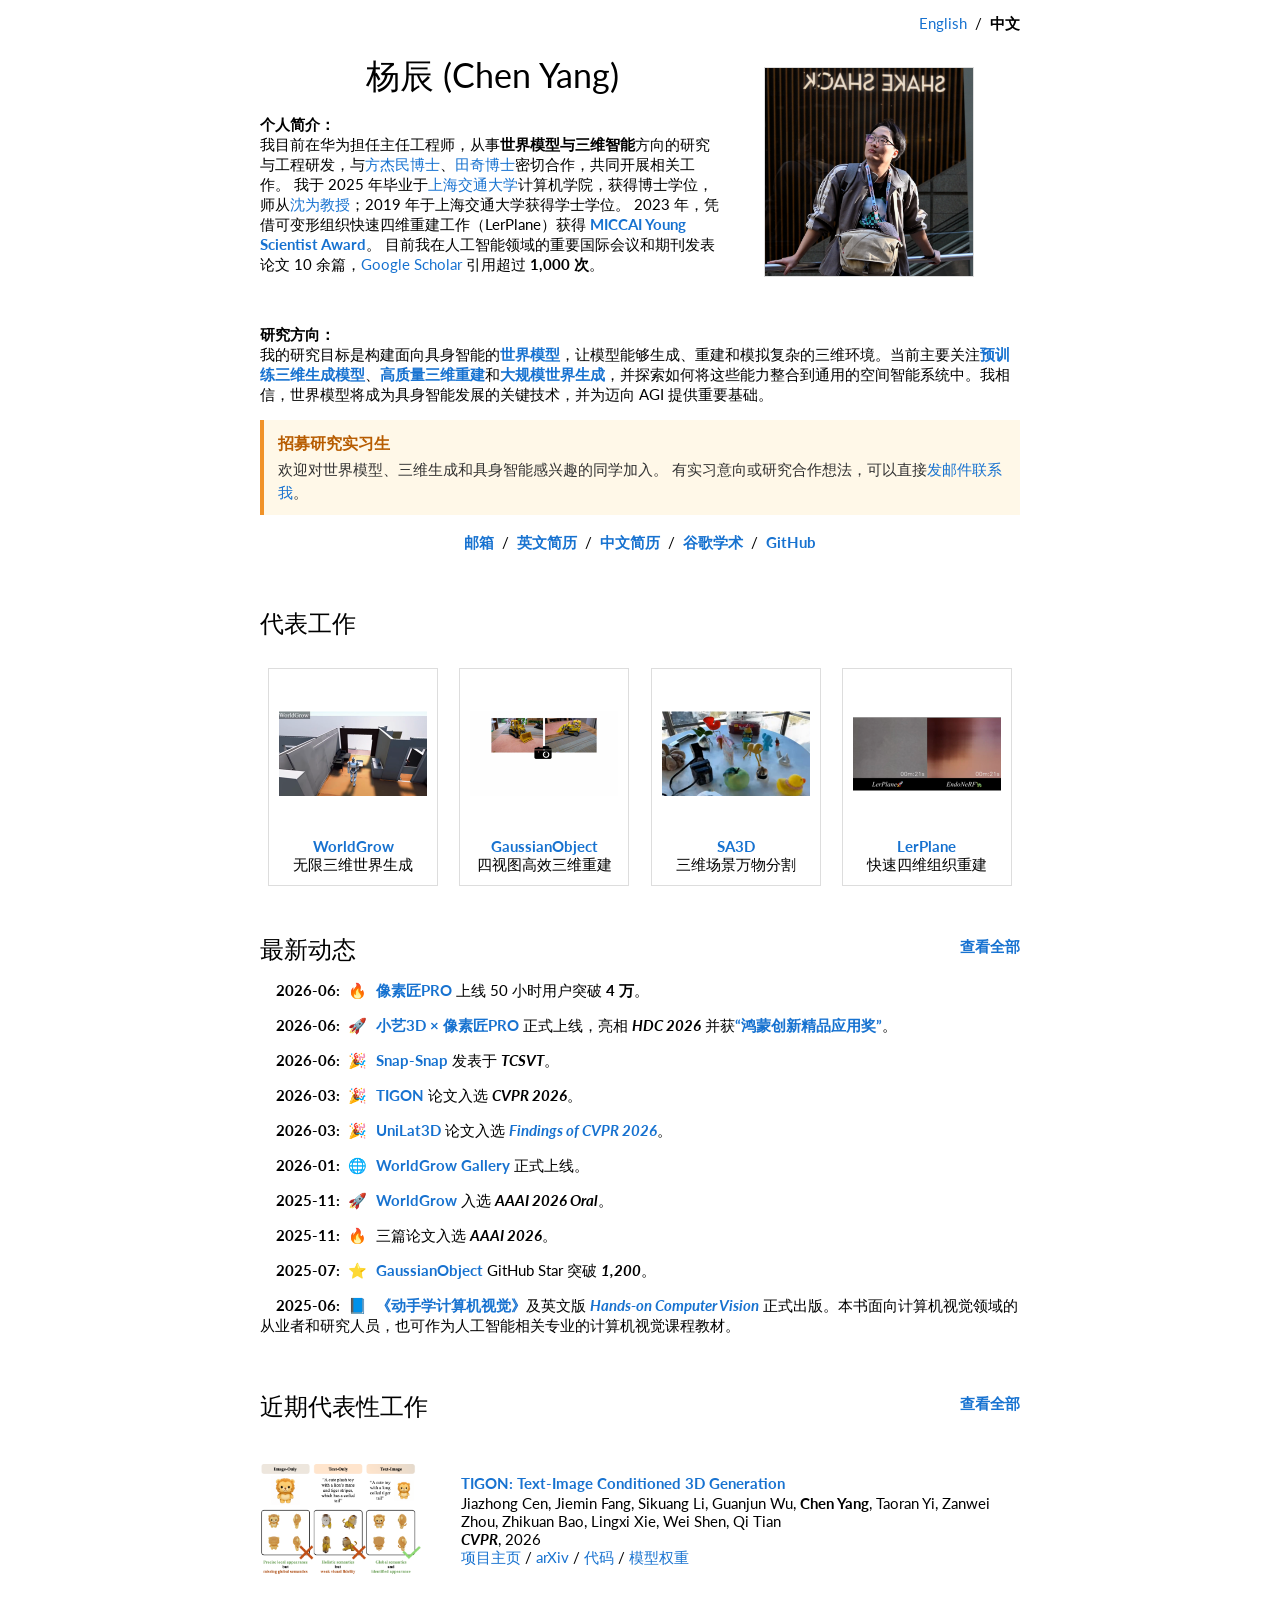
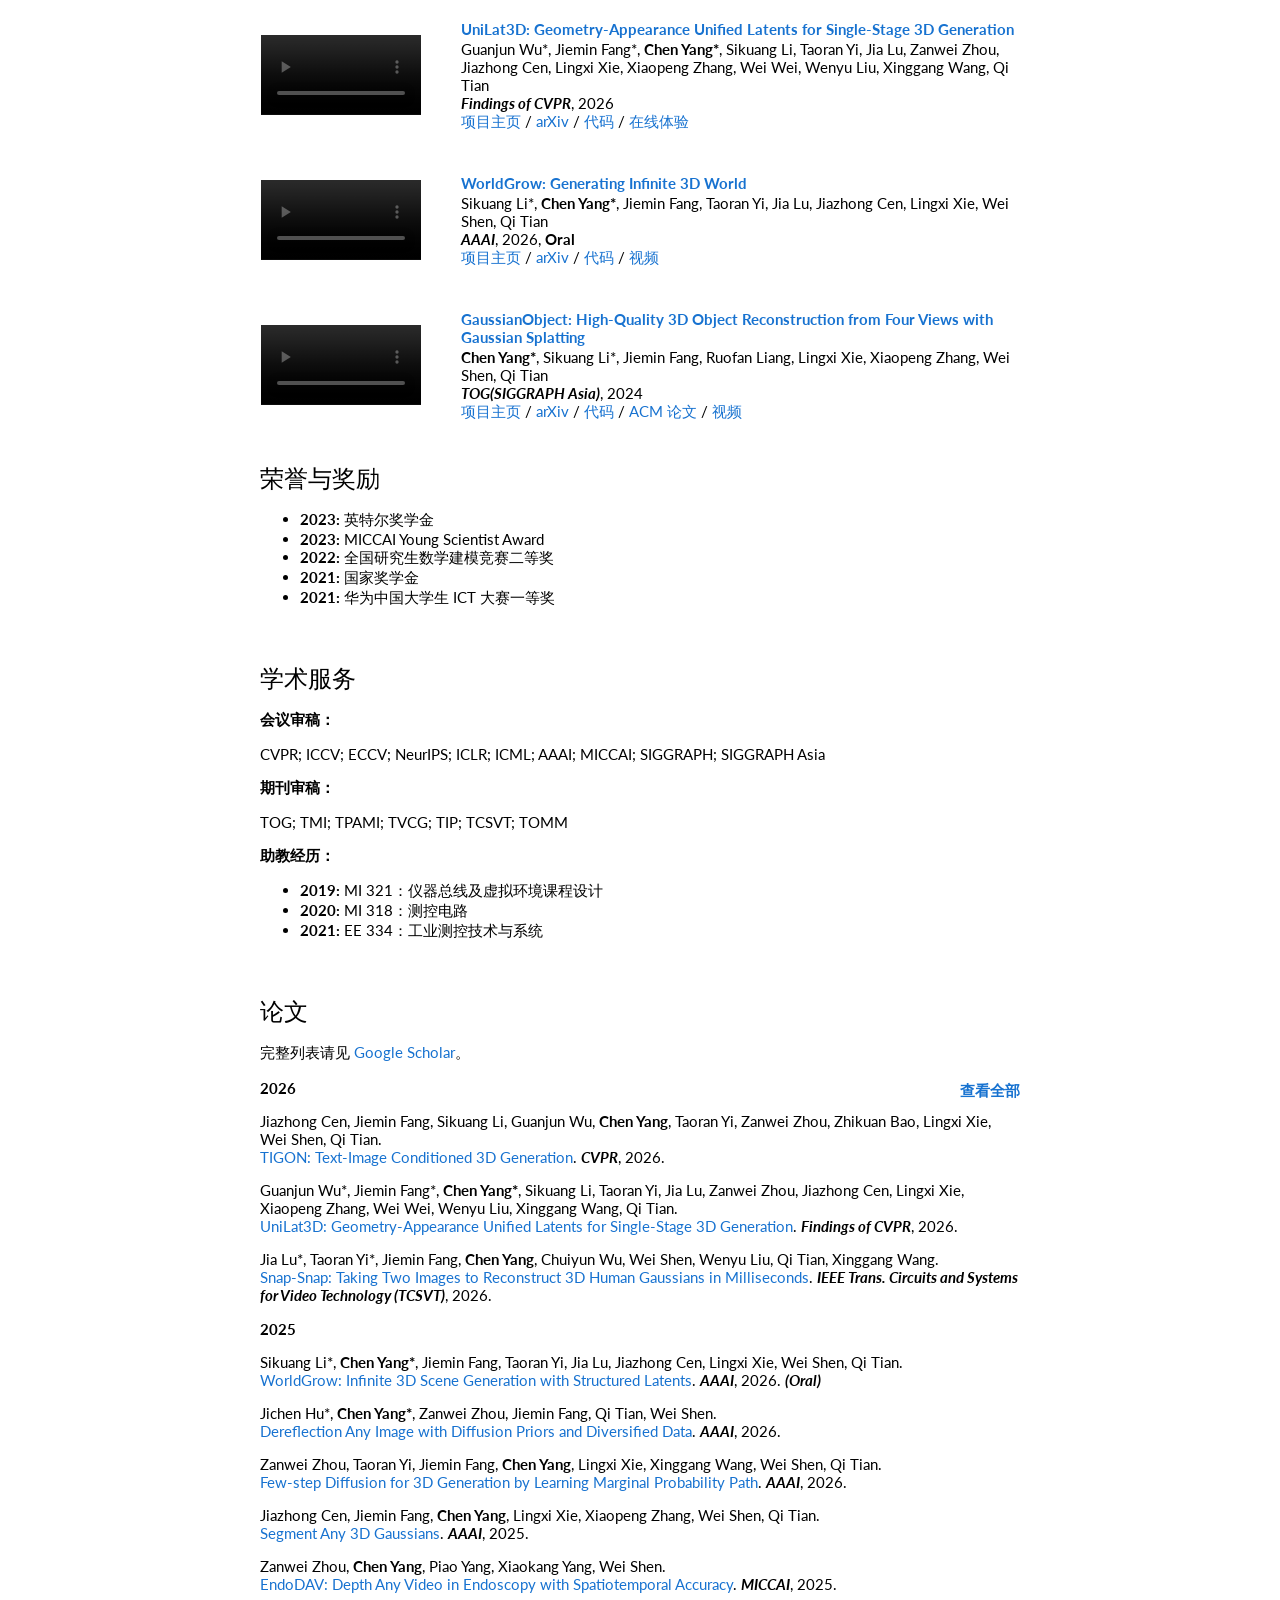
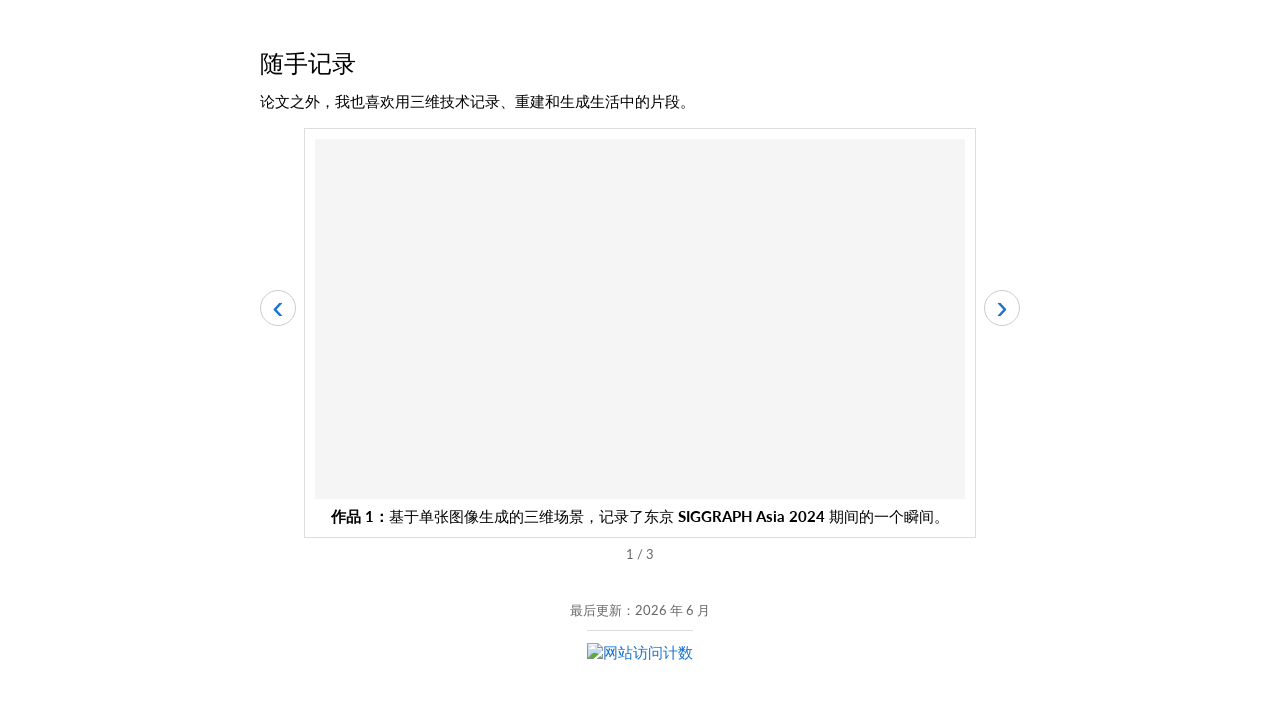
==== index_zh.html @ 3c2c14a6 "Refresh bilingual personal homepage" ====
<!DOCTYPE HTML>
<html lang="zh-CN">

<head>
  <meta name="google-site-verification" content="uNRPSY4LpYw8yZ3es5Vl_bHu_fM9fMUrNnI0iaXvXXE"> <!-- Google Search Console -->
  <meta http-equiv="Content-Type" content="text/html; charset=UTF-8">
  <title>杨辰 (Chen Yang) | 世界模型与三维智能</title>

  <meta name="author" content="Chen Yang">
  <meta name="description" content="杨辰（Chen Yang），华为主任工程师，专注世界模型与三维智能，主要从事世界生成、三维生成、三维重建、空间智能与具身智能研究。">
  <meta name="keywords" content="杨辰, Chen Yang, 世界模型, 世界模型研究员, 世界模型工程师, 具身智能, 空间智能, 三维生成, 三维重建, 基础模型">
  <meta name="robots" content="index, follow, max-image-preview:large">
  <meta name="viewport" content="width=device-width, initial-scale=1">

  <link rel="canonical" href="https://chensjtu.github.io/index_zh.html">
  <link rel="icon" type="image/jpeg" href="images/chenyangSIGA.jpg">
  <link rel="stylesheet" href="global.css">
  <link rel="alternate" hreflang="en" href="https://chensjtu.github.io/">
  <link rel="alternate" hreflang="zh-CN" href="https://chensjtu.github.io/index_zh.html">
  <link rel="alternate" hreflang="x-default" href="https://chensjtu.github.io/">
  <link href="https://fonts.googleapis.com/css2?family=Lato:wght@400;700&amp;display=swap" rel="stylesheet">

  <meta property="og:type" content="profile">
  <meta property="og:title" content="杨辰 (Chen Yang) | 世界模型与三维智能">
  <meta property="og:description" content="华为主任工程师，专注世界模型与三维智能，主要从事世界生成、三维生成、三维重建、空间智能与具身智能研究。">
  <meta property="og:url" content="https://chensjtu.github.io/index_zh.html">
  <meta property="og:image" content="https://chensjtu.github.io/images/chenyangSIGA.jpg">
  <meta property="og:locale" content="zh_CN">
  <meta property="og:locale:alternate" content="en_US">
  <meta property="profile:first_name" content="Chen">
  <meta property="profile:last_name" content="Yang">
  <meta name="twitter:card" content="summary">
  <meta name="twitter:title" content="杨辰 (Chen Yang) | 世界模型与三维智能">
  <meta name="twitter:description" content="基础世界模型、空间智能、三维生成、三维重建与具身智能。">
  <meta name="twitter:image" content="https://chensjtu.github.io/images/chenyangSIGA.jpg">

  <script type="application/ld+json">
  {
    "@context": "https://schema.org",
    "@type": "ProfilePage",
    "@id": "https://chensjtu.github.io/index_zh.html#profile",
    "url": "https://chensjtu.github.io/index_zh.html",
    "name": "杨辰 (Chen Yang) | 世界模型与三维智能",
    "description": "杨辰的个人学术主页，介绍其在世界模型、三维生成、三维重建、空间智能和具身智能方向的研究与工程工作。",
    "inLanguage": "zh-CN",
    "dateModified": "2026-06-16",
    "mainEntity": {
      "@type": "Person",
      "@id": "https://chensjtu.github.io/#person",
      "name": "Chen Yang",
      "alternateName": "杨辰",
      "url": "https://chensjtu.github.io/",
      "image": "https://chensjtu.github.io/images/chenyangSIGA.jpg",
      "jobTitle": "Principal Engineer",
      "description": "华为主任工程师，专注世界模型与三维智能，主要从事预训练三维生成、无限三维世界生成、高质量三维重建，以及面向具身智能的空间智能研究。",
      "worksFor": {
        "@type": "Organization",
        "name": "HUAWEI"
      },
      "alumniOf": {
        "@type": "CollegeOrUniversity",
        "name": "Shanghai Jiao Tong University",
        "sameAs": "https://www.sjtu.edu.cn/"
      },
      "knowsAbout": [
        "世界模型",
        "基础世界模型",
        "具身智能",
        "空间智能",
        "预训练三维生成模型",
        "无限三维世界生成",
        "三维重建",
        "Gaussian Splatting",
        "Neural Radiance Fields"
      ],
      "award": "MICCAI Young Scientist Award 2023",
      "sameAs": [
        "https://scholar.google.com/citations?user=StdXTR8AAAAJ&hl",
        "https://github.com/chensjtu"
      ],
      "subjectOf": [
        {
          "@type": "CreativeWork",
          "name": "WorldGrow: Generating Infinite 3D World",
          "url": "https://world-grow.github.io/"
        },
        {
          "@type": "CreativeWork",
          "name": "UniLat3D: Geometry-Appearance Unified Latents for Single-Stage 3D Generation",
          "url": "https://unilat3d.github.io/"
        },
        {
          "@type": "CreativeWork",
          "name": "GaussianObject: High-Quality 3D Object Reconstruction from Four Views with Gaussian Splatting",
          "url": "https://gaussianobject.github.io/"
        }
      ]
    }
  }
  </script>
  <script type="module" src="vendor/model-viewer.min.js"></script>

</head>

<body>
  <nav class="language-switch" aria-label="语言">
    <a href="./index.html" lang="en">English</a> &nbsp;/&nbsp; <strong>中文</strong>
  </nav>

  <table style="width:100%; border:0px; border-spacing:0px; border-collapse:separate; margin-right:auto; margin-left:auto;">
    <tbody>
        <!-- 个人简介与照片 -->
        <tr style="padding:0px">
            <td style="padding:2.5%; width:63%; vertical-align:middle">
                <h1 style="text-align:center">杨辰 (Chen Yang)</h1>
                <p><strong>个人简介：</strong><br>
                    我目前在华为担任主任工程师，从事<strong>世界模型与三维智能</strong>方向的研究与工程研发，与<a href="https://jaminfong.cn/">方杰民博士</a>、<a href="https://www.qitian1987.com/">田奇博士</a>密切合作，共同开展相关工作。
                    我于 2025 年毕业于<a href="https://www.sjtu.edu.cn/">上海交通大学</a>计算机学院，获得博士学位，师从<a href="https://shenwei1231.github.io/">沈为教授</a>；2019 年于上海交通大学获得学士学位。
                    2023 年，凭借可变形组织快速四维重建工作（LerPlane）获得 <strong><a href="https://miccai.org/index.php/about-miccai/awards/best-paper-award-and-young-scientist-award/">MICCAI Young Scientist Award</a></strong>。
                    目前我在人工智能领域的重要国际会议和期刊发表论文 10 余篇，<a href="https://scholar.google.com/citations?user=StdXTR8AAAAJ&amp;hl">Google Scholar</a> 引用超过 <strong>1,000 次</strong>。
                </p>
            </td>

            <td style="padding:2.5%; width:40%; max-width:40%">
                <a href="images/chenyangSIGA.jpg" class="profile-photo-frame">
                    <img src="images/chenyangSIGA.jpg" class="profile-photo" alt="个人照片">
                    <img src="images/chenyangghibli.jpg" class="profile-photo profile-photo-hover" alt="吉卜力风格个人照片">
                </a>
            </td>
        </tr>
        <tr style="padding:0px">
            <td colspan="2" style="padding:0% 2.5% 2.5% 2.5%; width:100%; vertical-align:middle">
                <p><strong>研究方向：</strong><br>
                    我的研究目标是构建面向具身智能的<strong><a href="https://world-grow.github.io/">世界模型</a></strong>，让模型能够生成、重建和模拟复杂的三维环境。当前主要关注<strong><a href="https://unilat3d.github.io/">预训练三维生成模型</a></strong>、<strong><a href="https://gaussianobject.github.io/">高质量三维重建</a></strong>和<strong><a href="https://world-grow.github.io/">大规模世界生成</a></strong>，并探索如何将这些能力整合到通用的空间智能系统中。我相信，世界模型将成为具身智能发展的关键技术，并为迈向 AGI 提供重要基础。
                </p>
                <aside class="recruitment-callout">
                    <strong class="recruitment-title">招募研究实习生</strong>
                    欢迎对世界模型、三维生成和具身智能感兴趣的同学加入。
                    有实习意向或研究合作想法，可以直接<a href="mailto:chenyang.res@gmail.com">发邮件联系我</a>。
                </aside>
                <p style="text-align:center">
                    <strong><a href="mailto:chenyang.res@gmail.com">邮箱</a></strong> &nbsp;/&nbsp;
                    <strong><a href="./cv_en.pdf">英文简历</a></strong> &nbsp;/&nbsp;
                    <strong><a href="./cv_zh.pdf">中文简历</a></strong> &nbsp;/&nbsp;
                    <strong><a href="https://scholar.google.com/citations?user=StdXTR8AAAAJ&amp;hl">谷歌学术</a></strong> &nbsp;/&nbsp;
                    <strong><a href="https://github.com/chensjtu">GitHub</a></strong>
                </p>
            </td>
        </tr>
    </tbody>
  </table>

  <table style="width:100%;border:0px;border-spacing:0px;border-collapse:separate;margin-right:auto;margin-left:auto;">
    <tbody>
      <tr>
        <td style="padding:20px;width:100%;vertical-align:middle">
          <h2 class="section-heading">代表工作</h2>
        </td>
      </tr>
    </tbody>
  </table>

  <div class="pill-container">
    <div class="pill">
      <a href="https://world-grow.github.io/">
        <video class="thumbnail hover-video" poster="images/highlight-worldgrow.png" autoplay preload="metadata" muted loop playsinline>
          <source src="videos/highlight-worldgrow.mp4" type="video/mp4">
        </video>
        <span class="paper-title">WorldGrow</span>
      </a>
      <p>无限三维世界生成</p>
    </div>

    <div class="pill">
      <a href="https://gaussianobject.github.io/">
        <video class="thumbnail hover-video" poster="images/highlight-gaussianobject.png" autoplay preload="metadata" muted loop playsinline>
          <source src="videos/highlight-gaussianobject.mp4" type="video/mp4">
        </video>
        <span class="paper-title">GaussianObject</span>
      </a>
      <p>四视图高效三维重建</p>
    </div>

    <div class="pill">
      <a href="https://jumpat.github.io/SA3D/">
        <video class="thumbnail hover-video" poster="images/highlight-sa3d.png" autoplay preload="metadata" muted loop playsinline>
          <source src="videos/highlight-sa3d.mp4" type="video/mp4">
        </video>
        <span class="paper-title">SA3D</span>
      </a>
      <p>三维场景万物分割</p>
    </div>

    <div class="pill">
      <a href="https://link.springer.com/chapter/10.1007/978-3-031-43996-4_5">
        <video class="thumbnail hover-video" poster="images/highlight-lerplane.png" autoplay preload="metadata" muted loop playsinline>
          <source src="videos/highlight-lerplane.mp4" type="video/mp4">
        </video>
        <span class="paper-title">LerPlane</span>
      </a>
      <p>快速四维组织重建</p>
    </div>
  </div>

  <table style="width:100%;border:0px;border-spacing:0px;border-collapse:separate;margin-right:auto;margin-left:auto;">
    <tbody>
      <tr>
        <td style="padding:20px;width:100%;vertical-align:middle">
          <h2 class="section-heading">最新动态</h2>
          <button class="explore-button" type="button" data-target="news">查看全部</button>
          <p> <span class="news-date"><strong>2026-06:</strong></span> <span class="news-emoji" aria-hidden="true">🔥</span> <strong><a href="https://m.thepaper.cn/newsDetail_forward_33283239">像素匠PRO</a></strong> 上线 50 小时用户突破 <strong>4 万</strong>。 </p>
          <p> <span class="news-date"><strong>2026-06:</strong></span> <span class="news-emoji" aria-hidden="true">🚀</span> <strong><a href="https://m.thepaper.cn/newsDetail_forward_33283239">小艺3D × 像素匠PRO</a></strong> 正式上线，亮相 <strong><em>HDC 2026</em></strong> 并获<strong><a href="https://cn.chinadaily.com.cn/a/202606/12/WS6a2bd3bca310942cc49b1865.html">“鸿蒙创新精品应用奖”</a></strong>。 </p>
          <p> <span class="news-date"><strong>2026-06:</strong></span> <span class="news-emoji" aria-hidden="true">🎉</span> <strong><a href="https://hustvl.github.io/Snap-Snap/">Snap-Snap</a></strong> 发表于 <strong><em>TCSVT</em></strong>。 </p>
          <p> <span class="news-date"><strong>2026-03:</strong></span> <span class="news-emoji" aria-hidden="true">🎉</span> <strong><a href="https://jumpat.github.io/tigon-page/">TIGON</a></strong> 论文入选 <strong><em>CVPR 2026</em></strong>。 </p>
          <p> <span class="news-date"><strong>2026-03:</strong></span> <span class="news-emoji" aria-hidden="true">🎉</span> <strong><a href="https://unilat3d.github.io/">UniLat3D</a></strong> 论文入选 <strong><em><a href="https://openaccess.thecvf.com/CVPR2026_findings">Findings of CVPR 2026</a></em></strong>。 </p>
          <p> <span class="news-date"><strong>2026-01:</strong></span> <span class="news-emoji" aria-hidden="true">🌐</span> <strong><a href="https://world-grow.github.io/gallery.html">WorldGrow Gallery</a></strong> 正式上线。 </p>
          <p> <span class="news-date"><strong>2025-11:</strong></span> <span class="news-emoji" aria-hidden="true">🚀</span> <strong><a href="https://world-grow.github.io/">WorldGrow</a></strong> 入选 <strong><em>AAAI 2026 Oral</em></strong>。 </p>
          <p> <span class="news-date"><strong>2025-11:</strong></span> <span class="news-emoji" aria-hidden="true">🔥</span> 三篇论文入选 <strong><em>AAAI 2026</em></strong>。 </p>
          <p> <span class="news-date"><strong>2025-07:</strong></span> <span class="news-emoji" aria-hidden="true">⭐</span> <strong><a href="https://gaussianobject.github.io/">GaussianObject</a></strong> GitHub Star 突破 <strong><em>1,200</em></strong>。 </p>
          <p> <span class="news-date"><strong>2025-06:</strong></span> <span class="news-emoji" aria-hidden="true">📘</span> <strong><a href="https://hcv.boyuai.com/">《动手学计算机视觉》</a></strong>及英文版 <strong><em><a href="https://link.springer.com/book/10.1007/978-981-95-4835-4">Hands-on Computer Vision</a></em></strong> 正式出版。本书面向计算机视觉领域的从业者和研究人员，也可作为人工智能相关专业的计算机视觉课程教材。 </p>
          <p data-collapsible="news"> <span class="news-date"><strong>2025-02:</strong></span> <span class="news-emoji" aria-hidden="true">⭐</span> <strong><a href="https://gaussianobject.github.io/">GaussianObject</a></strong> GitHub Star 突破 <strong><em>1,000</em></strong>。 </p>
          <!-- <p> <span class="news-date"><strong>2024-12:</strong></span> 💪💪💪 <strong><a href="https://jumpat.github.io/SAGA/">SAGA</a></strong> is finally accepted by <strong><em>AAAI 2025</em></strong>. </p> -->
          <p data-collapsible="news"> <span class="news-date"><strong>2024-09:</strong></span> <span class="news-emoji" aria-hidden="true">🎉</span> <strong><a href="https://gaussianobject.github.io/">GaussianObject</a></strong> 发表于 <strong><em>TOG (SIGGRAPH Asia 2024)</em></strong>。 </p>
          <p data-collapsible="news"> <span class="news-date"><strong>2024-06:</strong></span> <span class="news-emoji" aria-hidden="true">🎉</span> <strong><a href="https://loping151.github.io/endogslam/">EndoGSLAM</a></strong> 论文入选 <strong><em>MICCAI 2024</em></strong>。 </p>
          <p data-collapsible="news"> <span class="news-date"><strong>2024-04:</strong></span> <span class="news-emoji" aria-hidden="true">🎉</span> <strong><a href="https://ieeexplore.ieee.org/document/10494102">ForPlane</a></strong> 发表于 <strong><em>TMI</em></strong>。 </p>
          <p data-collapsible="news"> <span class="news-date"><strong>2023-10:</strong></span> <span class="news-emoji" aria-hidden="true">🏆</span> <strong><a href="https://link.springer.com/chapter/10.1007/978-3-031-43996-4_5">LerPlane</a></strong> 获得 <strong><a href="https://miccai.org/index.php/about-miccai/awards/best-paper-award-and-young-scientist-award/">MICCAI Young Scientist Award 2023</a></strong>。 </p>
        </td>
      </tr>
    </tbody>
</table>


  <table style="width:100%;border:0px;border-spacing:0px;border-collapse:separate;margin-right:auto;margin-left:auto;">
    <tbody>
      <tr>
        <td style="padding:20px;width:100%;vertical-align:middle">
          <h2 class="section-heading">近期代表性工作</h2>
          <button class="explore-button" type="button" data-target="selected-publications">查看全部</button>
        </td>
      </tr>

      <tr>
        <td>
          <div class="floating-card">
            <div class="image-container">
              <img src="images/tigon-teaser.png" alt="TIGON teaser">
            </div>
            <div class="paper-info">
              <a href="https://jumpat.github.io/tigon-page/">
                <span class="paper-title">TIGON: Text-Image Conditioned 3D Generation</span>
              </a>
              Jiazhong Cen, Jiemin Fang, Sikuang Li, Guanjun Wu, <strong>Chen Yang</strong>, Taoran Yi, Zanwei Zhou, Zhikuan Bao, Lingxi Xie, Wei Shen, Qi Tian
              <br>
              <strong><em>CVPR</em></strong>, 2026
              <br>
              <a href="https://jumpat.github.io/tigon-page/">项目主页</a> / <a href="https://arxiv.org/abs/2603.15936">arXiv</a> /
              <a href="https://github.com/Jumpat/TIGON">代码</a> / <a href="https://huggingface.co/collections/jiazhongc/tigon-6913e091c20895d0655238cb">模型权重</a>
            </div>
          </div>
        </td>
      </tr>

      <tr>
        <td>
          <div class="floating-card">
            <div class="video-container">
              <video autoplay loop muted controls>
                <source src="videos/unilat3d.mp4" type="video/mp4">
                你的浏览器不支持视频播放。
              </video>
            </div>
            <div class="paper-info">
              <a href="https://unilat3d.github.io/">
                <span class="paper-title">UniLat3D: Geometry-Appearance Unified Latents for Single-Stage 3D Generation</span>
              </a>
              Guanjun Wu*, Jiemin Fang*, <strong>Chen Yang*</strong>, Sikuang Li, Taoran Yi, Jia Lu, Zanwei Zhou, Jiazhong Cen, Lingxi Xie, Xiaopeng Zhang, Wei Wei, Wenyu Liu, Xinggang Wang, Qi Tian
              <br>
              <strong><em>Findings of CVPR</em></strong>, 2026
              <br>
              <a href="https://unilat3d.github.io/">项目主页</a> / <a href="https://arxiv.org/abs/2509.25079">arXiv</a> /
              <a href="https://github.com/UniLat3D/UniLat3D">代码</a> / <a href="https://huggingface.co/spaces/UniLat3D/UniLat3D">在线体验</a>
            </div>
          </div>
        </td>
      </tr>

      <tr data-collapsible="selected-publications">
        <td>
          <div class="floating-card">
            <div class="video-container">
              <video autoplay loop muted controls playsinline preload="metadata" poster="images/snap-snap-teaser.png">
                <source src="videos/snap-snap-teaser.mp4" type="video/mp4">
                你的浏览器不支持视频播放。
              </video>
            </div>
            <div class="paper-info">
              <a href="https://hustvl.github.io/Snap-Snap/">
                <span class="paper-title">Snap-Snap: Taking Two Images to Reconstruct 3D Human Gaussians in Milliseconds</span>
              </a>
              Jia Lu*, Taoran Yi*, Jiemin Fang, <strong>Chen Yang</strong>, Chuiyun Wu, Wei Shen, Wenyu Liu, Qi Tian, Xinggang Wang
              <br>
              <strong><em>TCSVT</em></strong>, 2026
              <br>
              <a href="https://hustvl.github.io/Snap-Snap/">项目主页</a> / <a href="https://arxiv.org/abs/2508.14892v1">arXiv</a> /
              <a href="https://github.com/hustvl/Snap-Snap">代码</a>
            </div>
          </div>
        </td>
      </tr>

      <tr>
        <td>
          <div class="floating-card">
            <div class="video-container">
              <video autoplay loop muted controls>
                <source src="videos/worldgrow.mp4" type="video/mp4">
                你的浏览器不支持视频播放。
              </video>
            </div>
            <div class="paper-info">
              <a href="https://world-grow.github.io/">
                <span class="paper-title">WorldGrow: Generating Infinite 3D World</span>
              </a>
              Sikuang Li*, <strong>Chen Yang*</strong>, Jiemin Fang, Taoran Yi, Jia Lu, Jiazhong Cen, Lingxi Xie, Wei Shen, Qi Tian
              <br>
              <strong><em>AAAI</em></strong>, 2026, <strong>Oral</strong>
              <br>
              <a href="https://world-grow.github.io/">项目主页</a> / <a href="https://arxiv.org/abs/2510.21682">arXiv</a> /
              <a href="https://github.com/world-grow/WorldGrow">代码</a> / <a href="https://www.youtube.com/watch?v=blVXMwGHQO4">视频</a>
            </div>
          </div>
        </td>
      </tr>

      <tr>
        <td>
          <div class="floating-card">
            <div class="video-container">
              <video autoplay loop muted controls>
                <source src="videos/go.mov" type="video/mp4">
                你的浏览器不支持视频播放。
              </video>
            </div>
            <div class="paper-info">
              <a href="https://gaussianobject.github.io/">
                <span class="paper-title">GaussianObject: High-Quality 3D Object Reconstruction from Four Views with Gaussian Splatting</span>
              </a>
              <strong>Chen Yang*</strong>, Sikuang Li*, Jiemin Fang, Ruofan Liang, Lingxi Xie, Xiaopeng Zhang, Wei Shen, Qi Tian
              <br>
              <strong><em>TOG(SIGGRAPH Asia)</em></strong>, 2024
              <br>
              <a href="https://gaussianobject.github.io/">项目主页</a> / <a href="https://arxiv.org/abs/2402.10259">arXiv</a> /
              <a href="https://github.com/GaussianObject/GaussianObject">代码</a> / <a href="https://asia.siggraph.org/2024/">ACM 论文</a> /
              <a href="https://www.youtube.com/watch?v=s5arAXdgdZQ&amp;themeRefresh=1">视频</a>
            </div>
          </div>
        </td>
      </tr>

      <!-- <tr>
        <td>
          <div class="floating-card">
            <div class="video-container">
              <video autoplay loop muted controls>
                <source src="https://loping151.github.io/endogslam/static/video/1_1.mp4" type="video/mp4">
                Your browser does not support the video tag.
              </video>
            </div>
            <div class="paper-info">
              <a href="https://loping151.github.io/endogslam/">
                <span class="paper-title">EndoGSLAM: Real-Time Dense Reconstruction and Tracking in Endoscopic Surgeries using Gaussian Splatting</span>
              </a>
              Kailing Wang*, <strong>Chen Yang*</strong>, Yuehao Wang, Sikuang Li, Yan Wang, Qi Dou, Xiaokang Yang, Wei Shen
              <br>
              <strong><em>MICCAI</em></strong>, 2024
              <br>
              <a href="https://loping151.github.io/endogslam/">Page</a> / <a href="https://arxiv.org/abs/2403.15124">arXiv</a> /
              <a href="https://github.com/Loping151/EndoGSLAM">Code</a> / <a href="https://drive.google.com/drive/folders/1wT4cILcbf4TUlWlmK_wJPiIrZ2AqZ43W?usp=drive_link">Data</a>
            </div>
          </div>
        </td>
      </tr> -->

      <tr data-collapsible="selected-publications">
        <td>
          <div class="floating-card">
            <div class="paper-card-content">
              <div class="image-container">
                <video autoplay loop muted controls>
                  <source src="videos/sa3d.mp4" type="video/mp4">
                  你的浏览器不支持视频播放。
                </video>
              </div>
              <div class="paper-info">
                <a href="https://jumpat.github.io/SA3D/">
                  <span class="paper-title">Segment Anything in 3D with NeRFs</span>
                </a>
                Jiazhong Cen*, Zanwei Zhou*, Jiemin Fang, <strong>Chen Yang</strong>,
                Wei Shen, Lingxi Xie, Dongsheng Jiang, Xiaopeng Zhang, Qi Tian
                <br>
                <strong><em>NeurIPS</em></strong>, 2023
                <br>
                <a href="https://jumpat.github.io/SA3D/">项目主页</a> / <a href="https://arxiv.org/abs/2304.12308">arXiv</a> /
                <a href="https://github.com/Jumpat/SegmentAnythingin3D">代码</a>
              </div>
            </div>
          </div>
        </td>
      </tr>

      <tr data-collapsible="selected-publications">
        <td>
          <div class="floating-card">
            <div class="video-container">
              <video autoplay loop muted controls>
                <source src="videos/lerplane.mov" type="video/mp4">
                你的浏览器不支持视频播放。
              </video>
            </div>
            <div class="paper-info">
              <a href="https://link.springer.com/chapter/10.1007/978-3-031-43996-4_5">
                <span class="paper-title">Lerplane: Neural Representations for Fast 4D Reconstruction of Deformable Tissues</span>
              </a>
              <strong>Chen Yang</strong>, Kailing Wang, Yuehao Wang, Xiaokang Yang, Wei Shen
              <br>
              <strong><em>MICCAI</em></strong>, 2023, <strong>Oral</strong>, <strong>Young Scientist Award</strong>
              <br>
              <a href="https://link.springer.com/chapter/10.1007/978-3-031-43996-4_5">论文</a> /
              <a href="https://github.com/Loping151/ForPlane">代码</a>
            </div>
          </div>
      </td>
    </tr>

    <tr data-collapsible="selected-publications">
      <td>
        <div class="floating-card">
          <div class="video-container">
            <video autoplay loop muted controls>
              <source src="videos/nerfvs.mp4" type="video/mp4">
              你的浏览器不支持视频播放。
            </video>
          </div>
          <div class="paper-info">
            <a href="https://openaccess.thecvf.com/content/CVPR2023/papers/Yang_NeRFVS_Neural_Radiance_Fields_for_Free_View_Synthesis_via_Geometry_CVPR_2023_paper.pdf">
              <span class="paper-title">NeRFVS: Neural Radiance Fields for Free View Synthesis via Geometry Scaffolds</span>
            </a>
            <strong>Chen Yang</strong>, Peihao Li, Zanwei Zhou, Shanxin Yuan, Bingbing Liu, Xiaokang Yang, Weichao Qiu, Wei Shen
            <br>
            <strong><em>CVPR</em></strong>, 2023
            <br>
            <a href="https://openaccess.thecvf.com/content/CVPR2023/papers/Yang_NeRFVS_Neural_Radiance_Fields_for_Free_View_Synthesis_via_Geometry_CVPR_2023_paper.pdf">论文</a> /
            <a href="https://arxiv.org/abs/2304.06287">arXiv</a>
          </div>
        </div>
    </td>
  </tr>

    </tbody>
  </table>

  <!-- 荣誉与奖励 -->
  <table style="width:100%; border:0px; border-spacing:0px; border-collapse:separate; margin-right:auto; margin-left:auto;">
    <tbody>
      <tr>
        <td style="padding:20px;width:100%;vertical-align:middle">
          <h2 class="section-heading">荣誉与奖励</h2>
          <ul>
            <li><strong>2023:</strong> 英特尔奖学金</li>
            <li><strong>2023:</strong> MICCAI Young Scientist Award</li>
            <li><strong>2022:</strong> 全国研究生数学建模竞赛二等奖</li>
            <li><strong>2021:</strong> 国家奖学金</li>
            <li><strong>2021:</strong> 华为中国大学生 ICT 大赛一等奖</li>
          </ul>
        </td>
      </tr>
    </tbody>
  </table>

  <!-- 学术服务 -->
  <table style="width:100%; border:0px; border-spacing:0px; border-collapse:separate; margin-right:auto; margin-left:auto;">
    <tbody>
      <tr>
        <td style="padding:20px;width:100%;vertical-align:middle">
          <h2 class="section-heading">学术服务</h2>
          <p><strong>会议审稿：</strong></p>
          CVPR; ICCV; ECCV; NeurIPS; ICLR; ICML; AAAI; MICCAI; SIGGRAPH; SIGGRAPH Asia
          <p><strong>期刊审稿：</strong></p>
          <p>
          TOG; TMI; TPAMI; TVCG; TIP; TCSVT; TOMM
          </p>
          <p><strong>助教经历：</strong></p>
          <ul>
            <li><strong>2019:</strong> MI 321：仪器总线及虚拟环境课程设计</li>
            <li><strong>2020:</strong> MI 318：测控电路</li>
            <li><strong>2021:</strong> EE 334：工业测控技术与系统</li>
          </ul>
        </td>
      </tr>
    </tbody>
  </table>

  <table id="publications" style="width:100%;border:0px;border-spacing:0px;border-collapse:separate;margin-right:auto;margin-left:auto;">
    <tbody>
      <tr>
        <td style="padding:20px;width:100%;vertical-align:middle">
          <h2 class="section-heading">论文</h2>
          <p>完整列表请见 <a href="https://scholar.google.com/citations?user=StdXTR8AAAAJ&amp;hl">Google Scholar</a>。</p>
          <button class="explore-button" type="button" data-target="publications">查看全部</button>

          <h3>2026</h3>
          <p>
            Jiazhong Cen, Jiemin Fang, Sikuang Li, Guanjun Wu, <strong>Chen Yang</strong>, Taoran Yi, Zanwei Zhou, Zhikuan Bao, Lingxi Xie, Wei Shen, Qi Tian.<br>
            <a href="https://jumpat.github.io/tigon-page/">TIGON: Text-Image Conditioned 3D Generation</a>.
            <strong><em>CVPR</em></strong>, 2026.
          </p>

          <p>
            Guanjun Wu*, Jiemin Fang*, <strong>Chen Yang*</strong>, Sikuang Li, Taoran Yi, Jia Lu, Zanwei Zhou, Jiazhong Cen, Lingxi Xie, Xiaopeng Zhang, Wei Wei, Wenyu Liu, Xinggang Wang, Qi Tian.<br>
            <a href="https://unilat3d.github.io/">UniLat3D: Geometry-Appearance Unified Latents for Single-Stage 3D Generation</a>.
            <strong><em>Findings of CVPR</em></strong>, 2026.
          </p>

          <p>
            Jia Lu*, Taoran Yi*, Jiemin Fang, <strong>Chen Yang</strong>, Chuiyun Wu, Wei Shen, Wenyu Liu, Qi Tian, Xinggang Wang.<br>
            <a href="https://hustvl.github.io/Snap-Snap/">Snap-Snap: Taking Two Images to Reconstruct 3D Human Gaussians in Milliseconds</a>.
            <strong><em>IEEE Trans. Circuits and Systems for Video Technology (TCSVT)</em></strong>, 2026.
          </p>

          <h3>2025</h3>
          <p>
            Sikuang Li*, <strong>Chen Yang*</strong>, Jiemin Fang, Taoran Yi, Jia Lu, Jiazhong Cen, Lingxi Xie, Wei Shen, Qi Tian.<br>
            <a href="https://world-grow.github.io/">WorldGrow: Infinite 3D Scene Generation with Structured Latents</a>.
            <strong><em>AAAI</em></strong>, 2026. <strong><em>(Oral)</em></strong>
          </p>

          <p>
            Jichen Hu*, <strong>Chen Yang*</strong>, Zanwei Zhou, Jiemin Fang, Qi Tian, Wei Shen.<br>
            <a href="https://abuuu122.github.io/DAI.github.io/">Dereflection Any Image with Diffusion Priors and Diversified Data</a>.
            <strong><em>AAAI</em></strong>, 2026.
          </p>

          <p>
            Zanwei Zhou, Taoran Yi, Jiemin Fang, <strong>Chen Yang</strong>, Lingxi Xie, Xinggang Wang, Wei Shen, Qi Tian.<br>
            <a href="https://zanue.github.io/mdt-dist/">Few-step Diffusion for 3D Generation by Learning Marginal Probability Path</a>.
            <strong><em>AAAI</em></strong>, 2026.
          </p>
          <p>
            Jiazhong Cen, Jiemin Fang, <strong>Chen Yang</strong>, Lingxi Xie, Xiaopeng Zhang, Wei Shen, Qi Tian.<br>
            <a href="https://arxiv.org/abs/2412.08031">Segment Any 3D Gaussians</a>.
            <strong><em>AAAI</em></strong>, 2025.
          </p>

          <p>
            Zanwei Zhou, <strong>Chen Yang</strong>, Piao Yang, Xiaokang Yang, Wei Shen.<br>
            <a href="https://arxiv.org/abs/2412.08032">EndoDAV: Depth Any Video in Endoscopy with Spatiotemporal Accuracy</a>.
            <strong><em>MICCAI</em></strong>, 2025.
          </p>

          <h3 data-collapsible="publications">2024</h3>
          <p data-collapsible="publications">
            Yabo Chen*, <strong>Chen Yang*</strong>, Jiemin Fang, Xiaopeng Zhang, Lingxi Xie, Wei Shen, Wenrui Dai, Hongkai Xiong, Qi Tian.<br>
            <a href="https://arxiv.org/abs/2412.09597">LiftImage3D: Lifting any single image to 3D Gaussians with video generation priors.</a>
            arXiv preprint, 2024.
          </p>

          <p data-collapsible="publications">
            <strong>Chen Yang*</strong>, Sikuang Li*, Jiemin Fang, Ruofan Liang, Lingxi Xie, Xiaopeng Zhang, Wei Shen, Qi Tian.<br>
            <a href="https://gaussianobject.github.io/">GaussianObject: High-Quality 3D Object Reconstruction from Four Views with Gaussian Splatting</a>.
            <strong><em>ACM Trans. Graphics (Siggraph Asia)</em></strong>, 2024.
          </p>

          <p data-collapsible="publications">
            <strong>Chen Yang*</strong>, Kailing Wang*, Yuehao Wang, Sikuang Li, Yan Wang, Qi Dou, Xiaokang Yang, Wei Shen.<br>
            <a href="https://loping151.github.io/endogslam/">EndoGSLAM: Real-time Dense Reconstruction and Tracking in Endoscopic Surgeries using Gaussian Splatting</a>.
            <strong><em>MICCAI</em></strong>, 2024.
          </p>

          <p data-collapsible="publications">
            <strong>Chen Yang</strong>, Kailing Wang, Yuehao Wang, Qi Dou, Xiaokang Yang, Wei Shen.<br>
            <a href="https://ieeexplore.ieee.org/document/10494102">Efficient Deformable Tissue Reconstruction via Orthogonal Neural Plane</a>.
            <strong><em>IEEE Trans. Medical Imaging (TMI)</em></strong>, 2024.
          </p>

          <p data-collapsible="publications">
            Kailing Wang*, <strong>Chen Yang*</strong>, Keyang Zhao, Xiaokang Yang, Wei Shen.<br>
            <a href="https://arxiv.org/abs/2403.17744">Realistic surgical simulation from monocular videos</a>.
            arXiv preprint, 2024.
          </p>

          <p data-collapsible="publications">
            <strong>Chen Yang*</strong>, Haoyu Zhao*, Hao Wang, Xingyue Zhao, Wei Shen.<br>
            <a href="https://arxiv.org/abs/2404.11368">SG-GS: Photo-realistic Animatable Human Avatars with Semantically-Guided Gaussian Splatting</a>.
            arXiv preprint, 2024.
          </p>

          <p data-collapsible="publications">
            <strong>Chen Yang*</strong>, Haoyu Zhao*, Hao Wang, Wei Shen.<br>
            <a href="https://arxiv.org/abs/2404.10642">CHASE: 3D-Consistent Human Avatars with Sparse Inputs via Gaussian Splatting and Contrastive Learning</a>.
            arXiv preprint, 2024.
          </p>

          <h3 data-collapsible="publications">2023</h3>
          <p data-collapsible="publications">
            Jiazhong Cen*, Zanwei Zhou*, Jiemin Fang, <strong>Chen Yang</strong>, Wei Shen, Lingxi Xie, Dongsheng Jiang, Xiaopeng Zhang, Qi Tian.<br>
            <a href="https://jumpat.github.io/SA3D/">Segment Anything in 3D with NeRFs</a>.
            <strong><em>NeurIPS</em></strong>, 2023.
          </p>

          <p data-collapsible="publications">
            <strong>Chen Yang</strong>, Kailing Wang, Yuehao Wang, Xiaokang Yang, Wei Shen.<br>
            <a href="https://link.springer.com/chapter/10.1007/978-3-031-43996-4_5">Neural Lerplane Representations for Fast 4D Reconstruction of Deformable Tissues</a>.
            <strong><em>MICCAI</em></strong>, 2023. <strong><em>(Oral, Young Scientist Award)</em></strong>
          </p>

          <p data-collapsible="publications">
            <strong>Chen Yang</strong>, Peihao Li, Zanwei Zhou, Shanxin Yuan, Bingbing Liu, Xiaokang Yang, Weichao Qiu, Wei Shen.<br>
            <a href="https://openaccess.thecvf.com/content/CVPR2023/papers/Yang_NeRFVS_Neural_Radiance_Fields_for_Free_View_Synthesis_via_Geometry_CVPR_2023_paper.pdf">NeRFVS: Neural Radiance Fields for Free View Synthesis via Geometry Scaffolds</a>.
            <strong><em>CVPR</em></strong>, 2023.
          </p>

          <p data-collapsible="publications">
            Peihao Li, Shaohui Wang, <strong>Chen Yang</strong>, Bingbing Liu, Weichao Qiu, Haoqian Wang.<br>
            <a href="https://openaccess.thecvf.com/content/ICCV2023/papers/Li_NeRF-MS_Neural_Radiance_Fields_with_Multi-Sequence_ICCV_2023_paper.pdf">NeRF-MS: Neural Radiance Fields with Multi-Sequence</a>.
            <strong><em>ICCV</em></strong>, 2023.
          </p>

          <h3 data-collapsible="publications">2022</h3>
          <p data-collapsible="publications">
            <strong>Chen Yang</strong>, Shun-Yu Yao, Zan-Wei Zhou, Bin Ji, Guang-Tao Zhai, Wei Shen.<br>
            <a href="https://ieeexplore.ieee.org/document/9764674">Poxture: Human Posture Imitation Using Neural Texture</a>.
            <strong><em>IEEE Trans. Circuits and Systems for Video Technology (TCSVT)</em></strong>, 2022.
          </p>

          <p data-collapsible="publications">
            Zanwei Zhou, Ruizhe Zhong, <strong>Chen Yang</strong>, Yan Wang, Xiaokang Yang, Wei Shen.<br>
            <a href="https://arxiv.org/abs/2209.09904">A k-variate Time Series is Worth k Words: Evolution of the Vanilla Transformer Architecture for Long-term Multivariate Time Series Forecasting</a>.
            arXiv preprint, 2022.
          </p>

          <p data-collapsible="publications">
            Ruofan Liang, Jiahao Zhang, Haoda Li, <strong>Chen Yang</strong>, Yushi Guan, Nandita Vijaykumar.<br>
            <a href="https://arxiv.org/abs/2210.08398">SPIDR: SDF-based Neural Point Fields for Illumination and Deformation</a>.
            <strong><em>CVPR Workshop</em></strong>, 2022.
          </p>

          <h3 data-collapsible="publications">2021</h3>
          <p data-collapsible="publications">
            Bin Ji, <strong>Chen Yang</strong>, Shunyu Yao, Ye Pan.<br>
            <a href="https://dl.acm.org/doi/10.1145/3460426.3463663">HPOF: 3D Human Pose Recovery from Monocular Video with Optical Flow</a>.
            <strong><em>ICMR</em></strong>, 2021.
          </p>
        </td>
      </tr>
    </tbody>
  </table>

  <table style="width:100%; border:0px; border-spacing:0px; border-collapse:separate; margin-right:auto; margin-left:auto;">
    <tbody>
      <tr>
        <td style="padding:20px;width:100%;vertical-align:middle">
          <h2 class="section-heading">随手记录</h2>
          <p class="misc-intro">
            论文之外，我也喜欢用三维技术记录、重建和生成生活中的片段。
          </p>
          <div class="misc-carousel" data-carousel role="region" aria-label="其他内容画廊">
            <button class="misc-carousel-button misc-carousel-prev" type="button" data-carousel-prev aria-label="上一项">&#8249;</button>
            <div class="misc-carousel-viewport" data-carousel-viewport tabindex="0">
              <div class="misc-carousel-track">
                <article class="misc-model">
                  <model-viewer
                    src="misc/37d7b50f-eab1-4bd9-b25f-3f38761b78ea.glb"
                    camera-controls
                    auto-rotate
                    interaction-prompt="auto"
                    touch-action="none"
                    loading="eager"
                    reveal="auto"
                    camera-orbit="0deg 75deg auto"
                    field-of-view="30deg"
                    environment-image="neutral"
                    exposure="1"
                    shadow-intensity="0.7"
                    alt="三维模型">
                    <div class="model-progress" slot="progress-bar">正在加载三维模型...</div>
                    <div class="model-error" slot="error">
                      三维模型加载失败。<a href="misc/37d7b50f-eab1-4bd9-b25f-3f38761b78ea.glb">打开 GLB 文件</a>
                    </div>
                  </model-viewer>
                  <p class="misc-caption">
                    <strong>作品 1：</strong>基于单张图像生成的三维场景，记录了东京 <strong>SIGGRAPH Asia 2024</strong> 期间的一个瞬间。
                  </p>
                </article>
                <article class="misc-model">
                  <a class="misc-photo-link" href="images/xiaoyi3d.jpg">
                    <img class="misc-photo misc-photo-cover" src="images/xiaoyi3d.jpg" loading="lazy" alt="HDC 2026 现场的小艺3D展示">
                  </a>
                  <p class="misc-caption">
                    <strong>作品 2：</strong><strong>小艺3D</strong>亮相 <strong>HDC 2026</strong>，将单图三维生成技术带入真实的消费级应用。
                  </p>
                </article>
                <article class="misc-model">
                  <a class="misc-photo-link" href="images/nuonuo.jpg">
                    <img class="misc-photo" src="images/nuonuo.jpg" loading="lazy" alt="杨辰的猫喏喏">
                  </a>
                  <p class="misc-caption">
                    <strong>作品 3：</strong><strong>喏喏</strong>，我的猫。它最喜欢做的事，就是趴在我的笔记本电脑键盘上。
                  </p>
                </article>
              </div>
            </div>
            <button class="misc-carousel-button misc-carousel-next" type="button" data-carousel-next aria-label="下一项">&#8250;</button>
            <p class="misc-carousel-status" data-carousel-status aria-live="polite">1 / 3</p>
          </div>
        </td>
      </tr>
    </tbody>
  </table>

  <footer class="site-footer">
    <p class="last-updated">最后更新：2026 年 6 月</p>
    <div class="visit-counter">
      <a href="https://www.easycounter.com/">
        <img src="https://www.easycounter.com/counter.php?chensjtu" alt="网站访问计数">
      </a>
    </div>
  </footer>

  <script>
    document.querySelectorAll('.hover-video').forEach(function (video) {
      var playPreview = function () {
        var attempt = video.play();
        if (attempt && typeof attempt.catch === 'function') {
          attempt.catch(function () {});
        }
      };

      if (video.readyState >= 2) {
        playPreview();
      } else {
        video.addEventListener('canplay', playPreview, { once: true });
      }
    });

    document.querySelectorAll('model-viewer').forEach(function (viewer) {
      var markReady = function () {
        viewer.classList.add('model-ready');
      };

      if (viewer.loaded) {
        markReady();
      }

      viewer.addEventListener('load', markReady);
      viewer.addEventListener('progress', function (event) {
        if (event.detail && event.detail.totalProgress >= 1) {
          markReady();
        }
      });
      viewer.addEventListener('error', function () {
        viewer.classList.add('model-failed');
      });
    });

    document.querySelectorAll('.explore-button').forEach(function (button) {
      var target = button.getAttribute('data-target');
      var className = 'show-' + target;

      button.addEventListener('click', function () {
        document.body.classList.toggle(className);
        button.textContent = document.body.classList.contains(className) ? '收起' : '查看全部';
      });
    });

    document.querySelectorAll('[data-carousel]').forEach(function (carousel) {
      var viewport = carousel.querySelector('[data-carousel-viewport]');
      var cards = Array.from(carousel.querySelectorAll('.misc-model'));
      var previousButton = carousel.querySelector('[data-carousel-prev]');
      var nextButton = carousel.querySelector('[data-carousel-next]');
      var status = carousel.querySelector('[data-carousel-status]');
      var currentIndex = 0;

      var updateCarousel = function (index) {
        currentIndex = (index + cards.length) % cards.length;
        cards[currentIndex].scrollIntoView({ behavior: 'smooth', block: 'nearest', inline: 'center' });
        status.textContent = (currentIndex + 1) + ' / ' + cards.length;
      };

      previousButton.addEventListener('click', function () {
        updateCarousel(currentIndex - 1);
      });

      nextButton.addEventListener('click', function () {
        updateCarousel(currentIndex + 1);
      });

      viewport.addEventListener('keydown', function (event) {
        if (event.key === 'ArrowLeft' || event.key === 'ArrowRight') {
          event.preventDefault();
          updateCarousel(currentIndex + (event.key === 'ArrowLeft' ? -1 : 1));
        }
      });

      viewport.addEventListener('scroll', function () {
        window.requestAnimationFrame(function () {
          var viewportCenter = viewport.scrollLeft + viewport.clientWidth / 2;
          var closestIndex = 0;
          var closestDistance = Infinity;

          cards.forEach(function (card, index) {
            var cardCenter = card.offsetLeft + card.offsetWidth / 2;
            var distance = Math.abs(cardCenter - viewportCenter);
            if (distance < closestDistance) {
              closestDistance = distance;
              closestIndex = index;
            }
          });

          currentIndex = closestIndex;
          status.textContent = (currentIndex + 1) + ' / ' + cards.length;
        });
      });
    });
  </script>

</body>

</html>
---- global.css ----
a {
    color: #1772d0;
    text-decoration: none;
}

a:focus,
a:hover {
    color: #f09228;
    text-decoration: none;
}

body,
td,
th,
tr,
p,
a,
li {
    font-family: 'Lato', 'PingFang SC', 'Microsoft YaHei', Verdana, Helvetica, sans-serif;
    font-size: 15px;
}

body {
    background-color: #ffffff;
    margin: 0;
    overflow-x: hidden;
    padding: 0;
}

.language-switch {
    box-sizing: border-box;
    margin: 14px auto 0;
    max-width: 800px;
    padding: 0 20px;
    text-align: right;
}

html,
body {
    max-width: 100%;
}

strong {
    font-family: 'Lato', 'PingFang SC', 'Microsoft YaHei', Verdana, Helvetica, sans-serif;
    font-size: 15px;
    font-weight: 700;
}

table,
section {
    border-collapse: separate;
    box-sizing: border-box;
    margin-left: auto;
    margin-right: auto;
    max-width: 800px;
}

td {
    vertical-align: middle;
}

h1 {
    font-family: 'Lato', 'PingFang SC', 'Microsoft YaHei', Verdana, Helvetica, sans-serif;
    font-size: 34px;
    font-weight: normal;
    margin: 0;
    padding: 0;
}

h3 {
    font-family: 'Lato', 'PingFang SC', 'Microsoft YaHei', Verdana, Helvetica, sans-serif;
    font-size: 15px;
    font-weight: 700;
    margin: 16px 0 6px;
    padding: 0;
}

.section-heading {
    display: inline;
    font-family: 'Lato', 'PingFang SC', 'Microsoft YaHei', Verdana, Helvetica, sans-serif;
    font-size: 24px;
    font-weight: normal;
    margin: 0;
    padding: 0;
}

.paper-title {
    color: #1772d0;
    font-family: 'Lato', 'PingFang SC', 'Microsoft YaHei', Verdana, Helvetica, sans-serif;
    font-size: 15px;
    font-weight: 700;
}

.recruitment-callout {
    background: #fff8e8;
    border-left: 4px solid #f09228;
    box-sizing: border-box;
    color: #333333;
    line-height: 1.55;
    margin: 14px 0 18px;
    padding: 11px 14px;
}

.recruitment-title {
    color: #b75c00;
    display: block;
    font-size: 16px;
    margin-bottom: 2px;
}

.explore-button {
    background: none;
    border: 0;
    color: #1772d0;
    cursor: pointer;
    float: right;
    font-family: 'Lato', 'PingFang SC', 'Microsoft YaHei', Verdana, Helvetica, sans-serif;
    font-size: 15px;
    font-weight: 700;
    padding: 3px 0;
}

.explore-button:focus,
.explore-button:hover {
    color: #f09228;
}

[data-collapsible] {
    display: none;
}

body.show-selected-publications [data-collapsible="selected-publications"] {
    display: table-row;
}

body.show-publications [data-collapsible="publications"] {
    display: block;
}

body.show-news [data-collapsible="news"] {
    display: block;
}

.floating-card,
.paper-card-content {
    align-items: center;
    display: flex;
}

.video-container,
.image-container {
    box-sizing: border-box;
    flex: 0 0 25%;
    min-width: 120px;
    padding: 20px;
    vertical-align: middle;
}

.paper-info {
    box-sizing: border-box;
    flex: 1;
    min-width: 0;
    padding: 20px;
    vertical-align: middle;
}

.paper-info > a:first-child {
    display: block;
    margin-bottom: 2px;
}

video,
img {
    max-width: 100%;
}

.profile-photo-frame {
    border: 1px solid #dddddd;
    box-sizing: border-box;
    display: block;
    height: 210px;
    overflow: hidden;
    position: relative;
    width: 210px;
}

.profile-photo {
    display: block;
    height: 100%;
    object-fit: cover;
    width: 100%;
}

.profile-photo-hover {
    left: 0;
    opacity: 0;
    position: absolute;
    top: 0;
    transition: opacity 0.3s ease;
}

.profile-photo-frame:hover .profile-photo-hover,
.profile-photo-frame:focus .profile-photo-hover {
    opacity: 1;
}

.pill-container {
    box-sizing: border-box;
    display: flex;
    flex-wrap: wrap;
    justify-content: space-between;
    margin: 0 auto 20px;
    max-width: 800px;
    padding: 0 20px;
    width: 100%;
}

.pill {
    border: 1px solid #dddddd;
    box-sizing: border-box;
    cursor: pointer;
    margin: 8px;
    padding: 10px;
    text-align: center;
    transition: background-color 0.3s;
    width: 170px;
}

.pill:hover {
    background-color: #f1f1f1;
}

.thumbnail {
    display: block;
    height: 150px;
    margin-bottom: 8px;
    object-fit: cover;
    width: 150px;
}

.hover-video {
    background-color: #ffffff;
}

.pill p {
    margin: 0;
}

.news-date {
    display: inline-block;
    text-align: right;
    width: 80px;
}

.news-emoji {
    display: inline-block;
    font-size: 15px;
    margin: 0 6px 0 4px;
    text-align: center;
    width: 18px;
}

span.highlight {
    background-color: #ffffd0;
}

.misc-carousel {
    margin-top: 16px;
    padding: 0 44px 24px;
    position: relative;
}

.misc-intro {
    margin: 12px 0 0;
}

.misc-carousel-viewport {
    overflow-x: auto;
    scroll-behavior: smooth;
    scroll-snap-type: x mandatory;
    scrollbar-width: none;
}

.misc-carousel-viewport::-webkit-scrollbar {
    display: none;
}

.misc-carousel-track {
    display: flex;
    gap: 20px;
}

.misc-model {
    border: 1px solid #dddddd;
    box-sizing: border-box;
    flex: 0 0 100%;
    padding: 10px;
    scroll-snap-align: center;
}

.misc-photo-link {
    background-color: #f5f5f5;
    display: block;
    height: 360px;
    overflow: hidden;
}

.misc-photo {
    display: block;
    height: 100%;
    object-fit: contain;
    width: 100%;
}

.misc-photo-cover {
    object-fit: cover;
}

.misc-carousel-button {
    align-items: center;
    background: #ffffff;
    border: 1px solid #cccccc;
    border-radius: 50%;
    color: #1772d0;
    cursor: pointer;
    display: flex;
    font-family: Arial, sans-serif;
    font-size: 34px;
    height: 36px;
    justify-content: center;
    line-height: 1;
    padding: 0 0 4px;
    position: absolute;
    top: 162px;
    width: 36px;
    z-index: 2;
}

.misc-carousel-button:hover,
.misc-carousel-button:focus {
    border-color: #f09228;
    color: #f09228;
}

.misc-carousel-prev {
    left: 0;
}

.misc-carousel-next {
    right: 0;
}

.misc-carousel-status {
    bottom: 0;
    color: #666666;
    font-size: 13px;
    left: 0;
    margin: 0;
    position: absolute;
    right: 0;
    text-align: center;
}

.misc-model model-viewer {
    background-color: #f5f5f5;
    cursor: grab;
    display: block;
    height: 360px;
    touch-action: none;
    user-select: none;
    width: 100%;
}

.misc-model model-viewer:active {
    cursor: grabbing;
}

.model-error,
.model-progress {
    align-items: center;
    color: #666666;
    display: flex;
    height: 100%;
    justify-content: center;
    text-align: center;
    width: 100%;
}

.model-error {
    display: none;
    pointer-events: auto;
}

.model-progress {
    pointer-events: none;
}

.model-ready .model-progress,
.model-failed .model-progress {
    display: none;
}

.model-failed .model-error {
    display: flex;
}

.misc-caption {
    margin: 8px 0 0;
    text-align: center;
}

.site-footer {
    box-sizing: border-box;
    margin: 20px auto 36px;
    max-width: 800px;
    padding: 0 20px;
    text-align: center;
}

.last-updated {
    color: #666666;
    font-size: 13px;
    margin: 0 0 10px;
}

.visit-counter {
    border-top: 1px solid #dddddd;
    color: #666666;
    display: inline-block;
    font-size: 13px;
    padding-top: 12px;
}

.visit-counter img {
    box-shadow: none;
    display: inline-block;
    margin-bottom: 4px;
}

@media (max-width: 900px) {
    body {
        width: 100vw;
    }

    table,
    tbody,
    tr,
    td {
        box-sizing: border-box;
        display: block;
        max-width: 100%;
        width: 100% !important;
    }

    table {
        max-width: 100vw !important;
    }

    h1 {
        font-size: 32px;
    }

    p,
    td,
    a,
    li,
    .section-heading {
        overflow-wrap: anywhere;
        white-space: normal;
        word-wrap: break-word;
    }

    .floating-card,
    .paper-card-content {
        align-items: flex-start;
        display: block;
    }

    .video-container,
    .image-container,
    .paper-info {
        min-width: 0;
        padding: 8px 2.5%;
        width: 100%;
    }

    video {
        max-width: 260px;
    }

    .profile-photo-frame {
        height: 210px;
        width: 210px;
    }

    .pill-container {
        box-sizing: border-box;
        justify-content: flex-start;
        margin: 0 auto 16px;
        max-width: 100vw;
        padding: 0 2.5%;
    }

    .pill {
        margin: 6px;
        width: 156px;
    }

    .thumbnail {
        height: 134px;
        width: 134px;
    }

    .news-date {
        text-align: left;
        width: auto;
    }

    .news-emoji {
        margin-left: 0;
    }

    .explore-button {
        display: block;
        float: none;
        margin-top: 10px;
    }

    .misc-model model-viewer {
        height: 300px;
    }

    .misc-carousel {
        padding-left: 34px;
        padding-right: 34px;
    }

    .misc-carousel-track {
        gap: 12px;
    }

    .misc-carousel-button {
        height: 30px;
        top: 137px;
        width: 30px;
    }

    .misc-photo-link {
        height: 300px;
    }

    .site-footer {
        max-width: 100vw;
        padding: 0 2.5%;
    }

    .language-switch {
        max-width: 100vw;
        padding: 0 2.5%;
    }
}
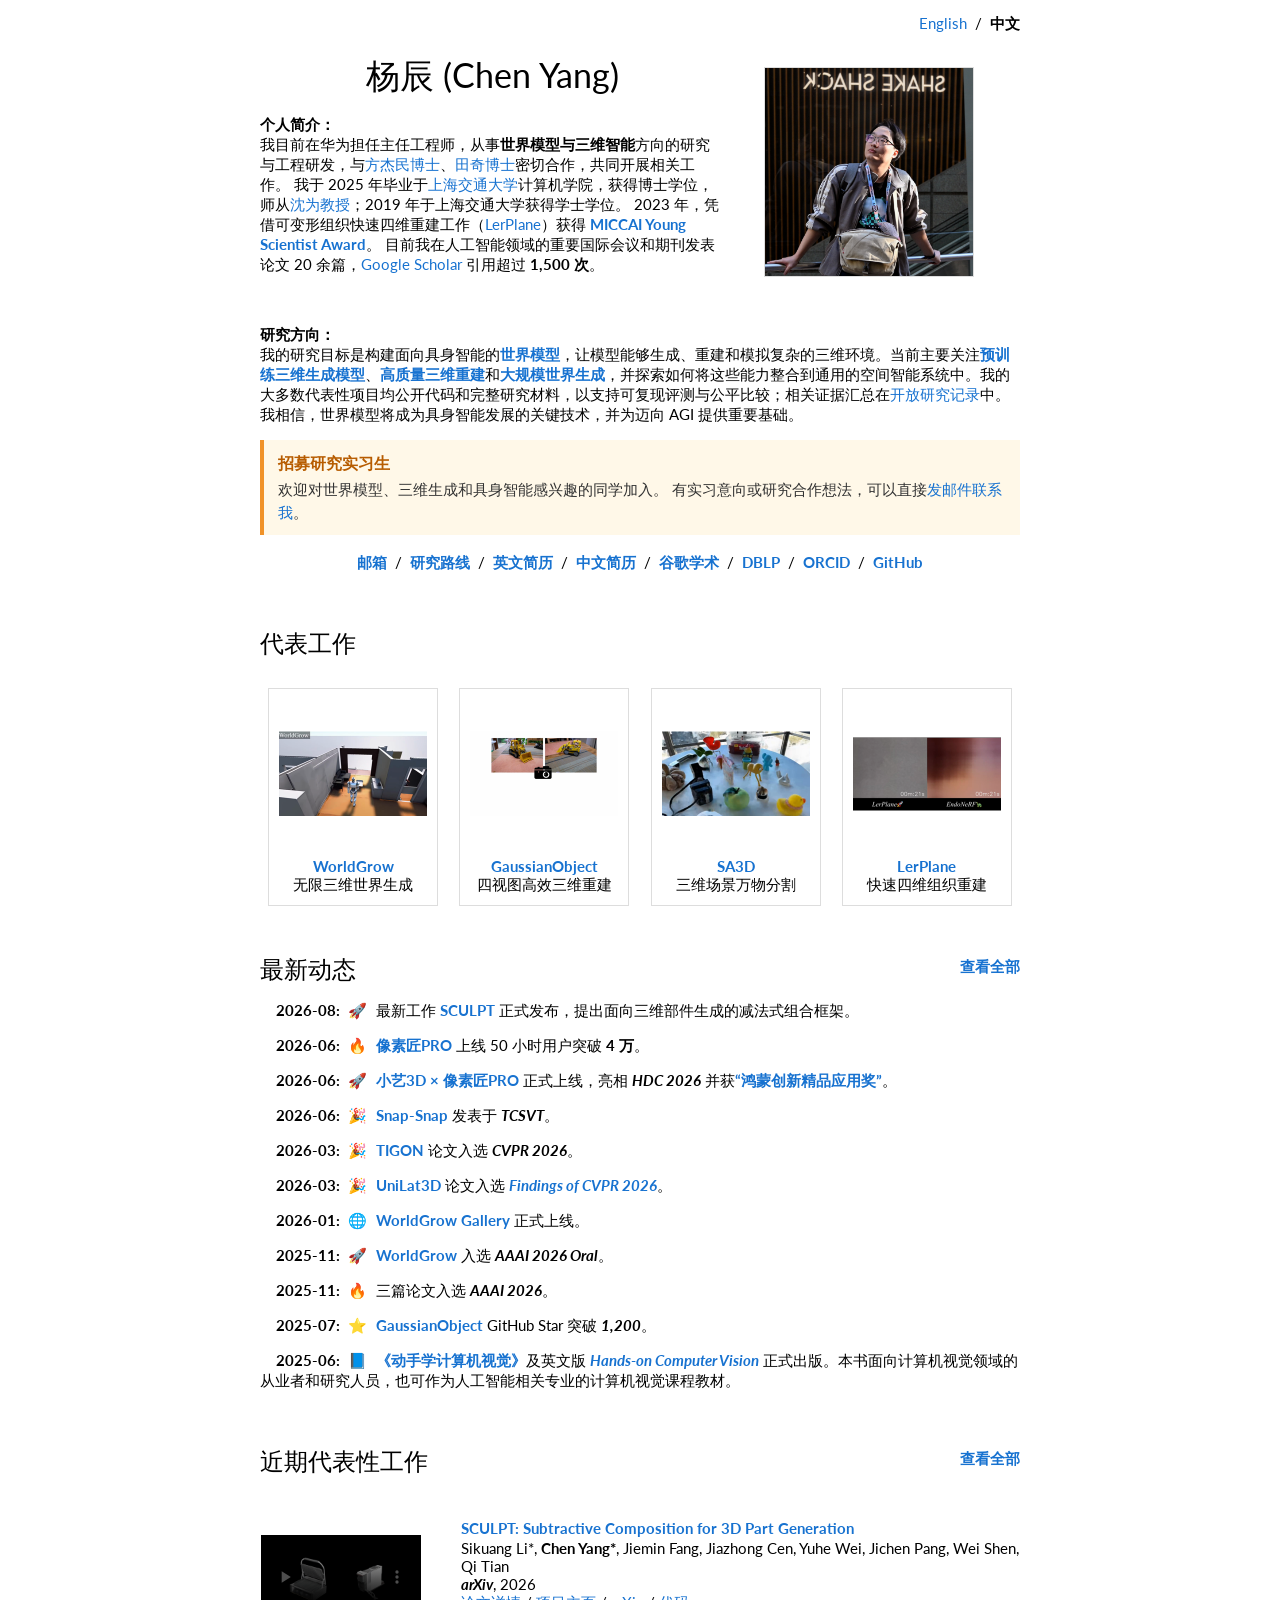
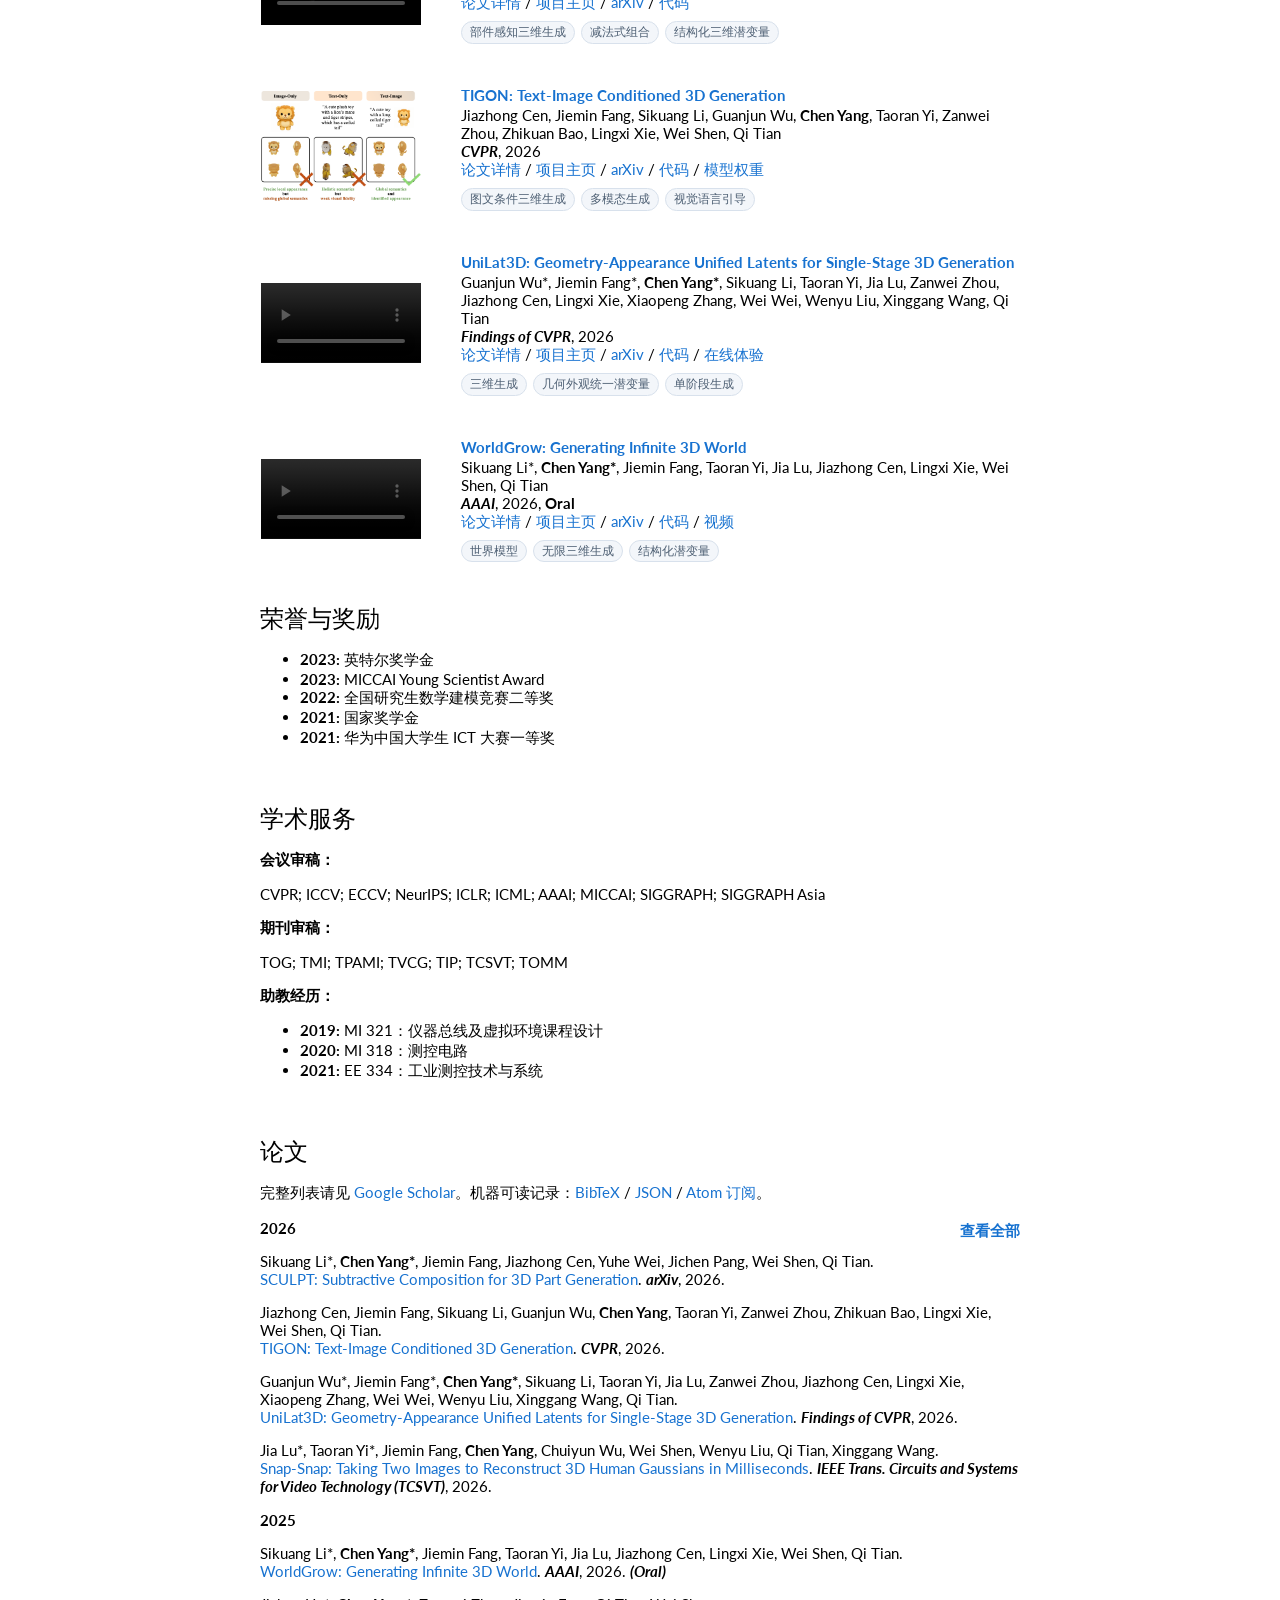
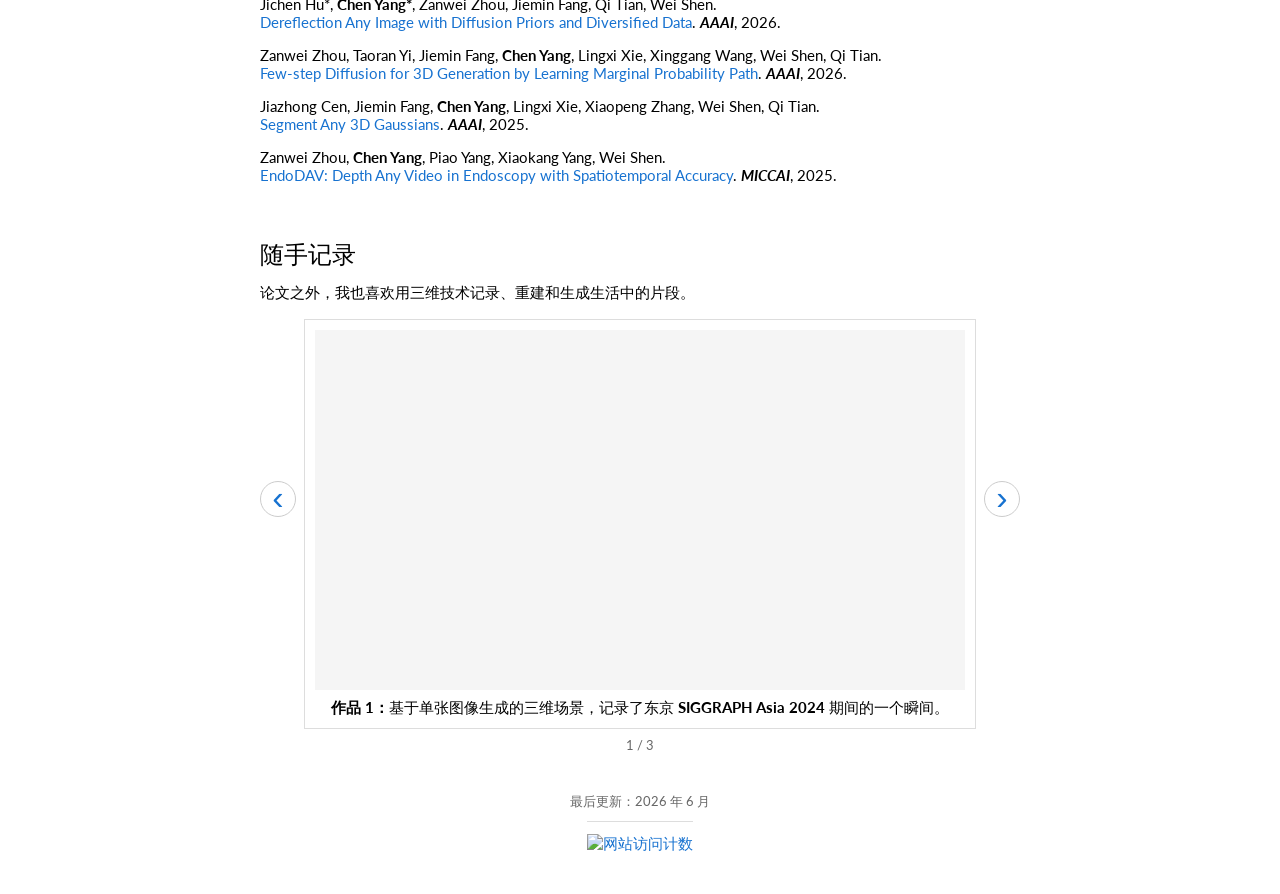
==== commit 3fd96532: "Enhance academic profile and research discoverability" ====
--- a/index_zh.html
+++ b/index_zh.html
@@ -7,14 +7,19 @@
   <title>杨辰 (Chen Yang) | 世界模型与三维智能</title>
 
   <meta name="author" content="Chen Yang">
-  <meta name="description" content="杨辰（Chen Yang），华为主任工程师，专注世界模型与三维智能，主要从事世界生成、三维生成、三维重建、空间智能与具身智能研究。">
-  <meta name="keywords" content="杨辰, Chen Yang, 世界模型, 世界模型研究员, 世界模型工程师, 具身智能, 空间智能, 三维生成, 三维重建, 基础模型">
+  <meta name="description" content="杨辰（Chen Yang）是华为世界模型与三维生成方向研究员和工程师，持续开展空间智能、三维重建与具身智能相关开源研究。">
+  <meta name="keywords" content="杨辰, Chen Yang, 世界模型, 世界模型研究员, 世界模型工程师, 具身智能, 空间智能, 三维生成, 部件感知三维生成, 图文条件三维生成, 三维重建, 基础模型">
   <meta name="robots" content="index, follow, max-image-preview:large">
   <meta name="viewport" content="width=device-width, initial-scale=1">
 
   <link rel="canonical" href="https://chensjtu.github.io/index_zh.html">
   <link rel="icon" type="image/jpeg" href="images/chenyangSIGA.jpg">
   <link rel="stylesheet" href="global.css">
+  <link rel="alternate" type="application/atom+xml" title="杨辰 — 研究与产品动态" href="https://chensjtu.github.io/feed.xml">
+  <link rel="alternate" type="application/json" title="杨辰 — 论文 JSON" href="https://chensjtu.github.io/publications.json">
+  <link rel="alternate" type="application/ld+json" title="杨辰 — 机器可读研究者档案" href="https://chensjtu.github.io/profile.json">
+  <link rel="alternate" type="application/x-bibtex" title="杨辰 — 论文 BibTeX" href="https://chensjtu.github.io/publications.bib">
+  <link rel="me" href="https://orcid.org/0000-0003-4496-7849">
   <link rel="alternate" hreflang="en" href="https://chensjtu.github.io/">
   <link rel="alternate" hreflang="zh-CN" href="https://chensjtu.github.io/index_zh.html">
   <link rel="alternate" hreflang="x-default" href="https://chensjtu.github.io/">
@@ -22,7 +27,7 @@
 
   <meta property="og:type" content="profile">
   <meta property="og:title" content="杨辰 (Chen Yang) | 世界模型与三维智能">
-  <meta property="og:description" content="华为主任工程师，专注世界模型与三维智能，主要从事世界生成、三维生成、三维重建、空间智能与具身智能研究。">
+  <meta property="og:description" content="面向具身智能，开展基础世界模型、三维生成、三维重建与空间智能的开放可复现研究。">
   <meta property="og:url" content="https://chensjtu.github.io/index_zh.html">
   <meta property="og:image" content="https://chensjtu.github.io/images/chenyangSIGA.jpg">
   <meta property="og:locale" content="zh_CN">
@@ -43,16 +48,49 @@
     "name": "杨辰 (Chen Yang) | 世界模型与三维智能",
     "description": "杨辰的个人学术主页，介绍其在世界模型、三维生成、三维重建、空间智能和具身智能方向的研究与工程工作。",
     "inLanguage": "zh-CN",
-    "dateModified": "2026-06-16",
+    "dateModified": "2026-08-18",
+    "hasPart": [
+      { "@type": "ScholarlyArticle", "@id": "https://chensjtu.github.io/papers/sculpt.html#article", "url": "https://chensjtu.github.io/papers/sculpt_zh.html" },
+      { "@type": "ScholarlyArticle", "@id": "https://chensjtu.github.io/papers/tigon.html#article", "url": "https://chensjtu.github.io/papers/tigon_zh.html" },
+      { "@type": "ScholarlyArticle", "@id": "https://chensjtu.github.io/papers/unilat3d.html#article", "url": "https://chensjtu.github.io/papers/unilat3d_zh.html" },
+      { "@type": "ScholarlyArticle", "@id": "https://chensjtu.github.io/papers/worldgrow.html#article", "url": "https://chensjtu.github.io/papers/worldgrow_zh.html" },
+      { "@type": "ScholarlyArticle", "@id": "https://chensjtu.github.io/papers/gaussianobject.html#article", "url": "https://chensjtu.github.io/papers/gaussianobject_zh.html" }
+    ],
     "mainEntity": {
       "@type": "Person",
       "@id": "https://chensjtu.github.io/#person",
       "name": "Chen Yang",
       "alternateName": "杨辰",
       "url": "https://chensjtu.github.io/",
+      "identifier": {
+        "@type": "PropertyValue",
+        "propertyID": "ORCID",
+        "value": "0000-0003-4496-7849",
+        "url": "https://orcid.org/0000-0003-4496-7849"
+      },
       "image": "https://chensjtu.github.io/images/chenyangSIGA.jpg",
       "jobTitle": "Principal Engineer",
-      "description": "华为主任工程师，专注世界模型与三维智能，主要从事预训练三维生成、无限三维世界生成、高质量三维重建，以及面向具身智能的空间智能研究。",
+      "hasOccupation": [
+        {
+          "@type": "Occupation",
+          "name": "World Models Researcher and Engineer",
+          "description": "基础世界模型、无限三维世界、空间智能与具身智能方向的研究与工程研发。",
+          "skills": ["world models", "3D world generation", "spatial intelligence", "embodied AI"]
+        },
+        {
+          "@type": "Occupation",
+          "name": "3D Generation Researcher and Engineer",
+          "description": "预训练与可控三维生成、三维重建、Gaussian splatting 及研究成果工程落地。",
+          "skills": ["3D generation", "3D reconstruction", "Gaussian splatting", "multimodal generation"]
+        }
+      ],
+      "hasCredential": {
+        "@type": "EducationalOccupationalCredential",
+        "credentialCategory": "PhD",
+        "name": "Ph.D. in Computer Science and Technology",
+        "recognizedBy": { "@type": "CollegeOrUniversity", "name": "Shanghai Jiao Tong University" }
+      },
+      "description": "华为主任工程师，世界模型与三维生成研究者，发表论文 20 余篇，Google Scholar 引用超过 1,500 次，主要从事预训练三维生成、无限三维世界生成、高质量三维重建与空间智能研究。",
       "worksFor": {
         "@type": "Organization",
         "name": "HUAWEI"
@@ -68,31 +106,159 @@
         "具身智能",
         "空间智能",
         "预训练三维生成模型",
+        "部件感知三维生成",
+        "图文条件三维生成",
         "无限三维世界生成",
         "三维重建",
         "Gaussian Splatting",
         "Neural Radiance Fields"
       ],
+      "skills": [
+        "Foundation world models",
+        "3D generation",
+        "Infinite 3D world generation",
+        "Spatial intelligence",
+        "Embodied AI",
+        "3D reconstruction",
+        "Gaussian splatting",
+        "Research-to-product engineering"
+      ],
+      "publishingPrinciples": "https://chensjtu.github.io/research_zh.html#open-research-zh",
       "award": "MICCAI Young Scientist Award 2023",
       "sameAs": [
         "https://scholar.google.com/citations?user=StdXTR8AAAAJ&hl",
-        "https://github.com/chensjtu"
+        "https://github.com/chensjtu",
+        "https://dblp.org/pid/01/2478-23",
+        "https://orcid.org/0000-0003-4496-7849"
       ],
       "subjectOf": [
         {
-          "@type": "CreativeWork",
-          "name": "WorldGrow: Generating Infinite 3D World",
-          "url": "https://world-grow.github.io/"
+          "@type": "ScholarlyArticle",
+          "@id": "https://chensjtu.github.io/papers/sculpt.html#article",
+          "headline": "SCULPT: Subtractive Composition for 3D Part Generation",
+          "name": "SCULPT: Subtractive Composition for 3D Part Generation",
+          "url": "https://chensjtu.github.io/papers/sculpt_zh.html",
+          "sameAs": [
+            "https://arxiv.org/abs/2608.13541",
+            "https://sculpt-part.github.io/",
+            "https://github.com/sculpt-part/SCULPT",
+            "https://openalex.org/W7203455405"
+          ],
+          "identifier": "arXiv:2608.13541",
+          "datePublished": "2026-08-13",
+          "inLanguage": "en",
+          "isAccessibleForFree": true,
+          "author": { "@id": "https://chensjtu.github.io/#person" },
+          "creditText": "Sikuang Li, Chen Yang, Jiemin Fang, Jiazhong Cen, Yuhe Wei, Jichen Pang, Wei Shen, Qi Tian",
+          "keywords": [
+            "部件感知三维生成",
+            "减法式组合",
+            "结构化三维潜变量"
+          ]
         },
         {
-          "@type": "CreativeWork",
-          "name": "UniLat3D: Geometry-Appearance Unified Latents for Single-Stage 3D Generation",
-          "url": "https://unilat3d.github.io/"
+          "@type": "ScholarlyArticle",
+          "@id": "https://chensjtu.github.io/papers/tigon.html#article",
+          "headline": "Text-Image Conditioned 3D Generation",
+          "alternativeHeadline": "TIGON: Text-Image Conditioned 3D Generation",
+          "name": "Text-Image Conditioned 3D Generation",
+          "url": "https://chensjtu.github.io/papers/tigon_zh.html",
+          "sameAs": [
+            "https://arxiv.org/abs/2603.21295",
+            "https://jumpat.github.io/tigon-page/",
+            "https://openaccess.thecvf.com/content/CVPR2026/html/Cen_Text-Image_Conditioned_3D_Generation_CVPR_2026_paper.html",
+            "https://github.com/Jumpat/TIGON",
+            "https://openalex.org/W7140208534",
+            "https://www.semanticscholar.org/paper/341ffe36febe6bb95c2f4ae957c42b14fe212e03"
+          ],
+          "identifier": "arXiv:2603.21295",
+          "datePublished": "2026-03-22",
+          "inLanguage": "en",
+          "isAccessibleForFree": true,
+          "author": { "@id": "https://chensjtu.github.io/#person" },
+          "creditText": "Jiazhong Cen, Jiemin Fang, Sikuang Li, Guanjun Wu, Chen Yang, Taoran Yi, Zanwei Zhou, Zhikuan Bao, Lingxi Xie, Wei Shen, Qi Tian",
+          "keywords": [
+            "图文条件三维生成",
+            "多模态三维生成",
+            "视觉语言引导"
+          ]
         },
         {
-          "@type": "CreativeWork",
+          "@type": "ScholarlyArticle",
+          "@id": "https://chensjtu.github.io/papers/worldgrow.html#article",
+          "headline": "WorldGrow: Generating Infinite 3D World",
+          "name": "WorldGrow: Generating Infinite 3D World",
+          "url": "https://chensjtu.github.io/papers/worldgrow_zh.html",
+          "sameAs": [
+            "https://arxiv.org/abs/2510.21682",
+            "https://world-grow.github.io/",
+            "https://github.com/world-grow/WorldGrow",
+            "https://ojs.aaai.org/index.php/AAAI/article/view/37571",
+            "https://doi.org/10.1609/aaai.v40i8.37571",
+            "https://openalex.org/W7138420520"
+          ],
+          "identifier": "arXiv:2510.21682",
+          "datePublished": "2025-10-24",
+          "inLanguage": "en",
+          "isAccessibleForFree": true,
+          "author": { "@id": "https://chensjtu.github.io/#person" },
+          "creditText": "Sikuang Li, Chen Yang, Jiemin Fang, Taoran Yi, Jia Lu, Jiazhong Cen, Lingxi Xie, Wei Shen, Qi Tian",
+          "award": "AAAI 2026 Oral",
+          "keywords": [
+            "世界模型",
+            "无限三维世界生成",
+            "结构化三维潜变量"
+          ]
+        },
+        {
+          "@type": "ScholarlyArticle",
+          "@id": "https://chensjtu.github.io/papers/unilat3d.html#article",
+          "headline": "UniLat3D: Geometry-Appearance Unified Latents for Single-Stage 3D Generation",
+          "name": "UniLat3D: Geometry-Appearance Unified Latents for Single-Stage 3D Generation",
+          "url": "https://chensjtu.github.io/papers/unilat3d_zh.html",
+          "sameAs": [
+            "https://arxiv.org/abs/2509.25079",
+            "https://unilat3d.github.io/",
+            "https://github.com/UniLat3D/UniLat3D",
+            "https://openalex.org/W4415337644"
+          ],
+          "identifier": "arXiv:2509.25079",
+          "datePublished": "2025-09-29",
+          "inLanguage": "en",
+          "isAccessibleForFree": true,
+          "author": { "@id": "https://chensjtu.github.io/#person" },
+          "creditText": "Guanjun Wu, Jiemin Fang, Chen Yang, Sikuang Li, Taoran Yi, Jia Lu, Zanwei Zhou, Jiazhong Cen, Lingxi Xie, Xiaopeng Zhang, Wei Wei, Wenyu Liu, Xinggang Wang, Qi Tian",
+          "keywords": [
+            "三维生成",
+            "几何外观统一潜变量",
+            "单阶段生成"
+          ]
+        },
+        {
+          "@type": "ScholarlyArticle",
+          "@id": "https://chensjtu.github.io/papers/gaussianobject.html#article",
+          "headline": "GaussianObject: High-Quality 3D Object Reconstruction from Four Views with Gaussian Splatting",
           "name": "GaussianObject: High-Quality 3D Object Reconstruction from Four Views with Gaussian Splatting",
-          "url": "https://gaussianobject.github.io/"
+          "url": "https://chensjtu.github.io/papers/gaussianobject_zh.html",
+          "sameAs": [
+            "https://arxiv.org/abs/2402.10259",
+            "https://gaussianobject.github.io/",
+            "https://github.com/GaussianObject/GaussianObject",
+            "https://doi.org/10.1145/3687759",
+            "https://dblp.org/rec/journals/tog/YangLFLXZST24",
+            "https://openalex.org/W4404525549"
+          ],
+          "identifier": "arXiv:2402.10259",
+          "datePublished": "2024-02-15",
+          "inLanguage": "en",
+          "isAccessibleForFree": true,
+          "author": { "@id": "https://chensjtu.github.io/#person" },
+          "creditText": "Chen Yang, Sikuang Li, Jiemin Fang, Ruofan Liang, Lingxi Xie, Xiaopeng Zhang, Wei Shen, Qi Tian",
+          "keywords": [
+            "稀疏视角三维重建",
+            "Gaussian Splatting",
+            "三维物体重建"
+          ]
         }
       ]
     }
@@ -116,8 +282,8 @@
                 <p><strong>个人简介：</strong><br>
                     我目前在华为担任主任工程师，从事<strong>世界模型与三维智能</strong>方向的研究与工程研发，与<a href="https://jaminfong.cn/">方杰民博士</a>、<a href="https://www.qitian1987.com/">田奇博士</a>密切合作，共同开展相关工作。
                     我于 2025 年毕业于<a href="https://www.sjtu.edu.cn/">上海交通大学</a>计算机学院，获得博士学位，师从<a href="https://shenwei1231.github.io/">沈为教授</a>；2019 年于上海交通大学获得学士学位。
-                    2023 年，凭借可变形组织快速四维重建工作（LerPlane）获得 <strong><a href="https://miccai.org/index.php/about-miccai/awards/best-paper-award-and-young-scientist-award/">MICCAI Young Scientist Award</a></strong>。
-                    目前我在人工智能领域的重要国际会议和期刊发表论文 10 余篇，<a href="https://scholar.google.com/citations?user=StdXTR8AAAAJ&amp;hl">Google Scholar</a> 引用超过 <strong>1,000 次</strong>。
+                    2023 年，凭借可变形组织快速四维重建工作（<a href="https://github.com/Loping151/ForPlane">LerPlane</a>）获得 <strong><a href="https://miccai.org/index.php/about-miccai/awards/best-paper-award-and-young-scientist-award/">MICCAI Young Scientist Award</a></strong>。
+                    目前我在人工智能领域的重要国际会议和期刊发表论文 20 余篇，<a href="https://scholar.google.com/citations?user=StdXTR8AAAAJ&amp;hl">Google Scholar</a> 引用超过 <strong>1,500 次</strong>。
                 </p>
             </td>
 
@@ -131,7 +297,7 @@
         <tr style="padding:0px">
             <td colspan="2" style="padding:0% 2.5% 2.5% 2.5%; width:100%; vertical-align:middle">
                 <p><strong>研究方向：</strong><br>
-                    我的研究目标是构建面向具身智能的<strong><a href="https://world-grow.github.io/">世界模型</a></strong>，让模型能够生成、重建和模拟复杂的三维环境。当前主要关注<strong><a href="https://unilat3d.github.io/">预训练三维生成模型</a></strong>、<strong><a href="https://gaussianobject.github.io/">高质量三维重建</a></strong>和<strong><a href="https://world-grow.github.io/">大规模世界生成</a></strong>，并探索如何将这些能力整合到通用的空间智能系统中。我相信，世界模型将成为具身智能发展的关键技术，并为迈向 AGI 提供重要基础。
+                    我的研究目标是构建面向具身智能的<strong><a href="https://world-grow.github.io/">世界模型</a></strong>，让模型能够生成、重建和模拟复杂的三维环境。当前主要关注<strong><a href="https://unilat3d.github.io/">预训练三维生成模型</a></strong>、<strong><a href="https://gaussianobject.github.io/">高质量三维重建</a></strong>和<strong><a href="https://world-grow.github.io/">大规模世界生成</a></strong>，并探索如何将这些能力整合到通用的空间智能系统中。我的大多数代表性项目均公开代码和完整研究材料，以支持可复现评测与公平比较；相关证据汇总在<a href="research_zh.html#open-research-zh">开放研究记录</a>中。我相信，世界模型将成为具身智能发展的关键技术，并为迈向 AGI 提供重要基础。
                 </p>
                 <aside class="recruitment-callout">
                     <strong class="recruitment-title">招募研究实习生</strong>
@@ -140,10 +306,13 @@
                 </aside>
                 <p style="text-align:center">
                     <strong><a href="mailto:chenyang.res@gmail.com">邮箱</a></strong> &nbsp;/&nbsp;
+                    <strong><a href="./research_zh.html">研究路线</a></strong> &nbsp;/&nbsp;
                     <strong><a href="./cv_en.pdf">英文简历</a></strong> &nbsp;/&nbsp;
                     <strong><a href="./cv_zh.pdf">中文简历</a></strong> &nbsp;/&nbsp;
-                    <strong><a href="https://scholar.google.com/citations?user=StdXTR8AAAAJ&amp;hl">谷歌学术</a></strong> &nbsp;/&nbsp;
-                    <strong><a href="https://github.com/chensjtu">GitHub</a></strong>
+                    <strong><a rel="me" href="https://scholar.google.com/citations?user=StdXTR8AAAAJ&amp;hl">谷歌学术</a></strong> &nbsp;/&nbsp;
+                    <strong><a rel="me" href="https://dblp.org/pid/01/2478-23">DBLP</a></strong> &nbsp;/&nbsp;
+                    <strong><a rel="me" href="https://orcid.org/0000-0003-4496-7849">ORCID</a></strong> &nbsp;/&nbsp;
+                    <strong><a rel="me" href="https://github.com/chensjtu">GitHub</a></strong>
                 </p>
             </td>
         </tr>
@@ -192,7 +361,7 @@
     </div>
 
     <div class="pill">
-      <a href="https://link.springer.com/chapter/10.1007/978-3-031-43996-4_5">
+      <a href="https://github.com/Loping151/ForPlane">
         <video class="thumbnail hover-video" poster="images/highlight-lerplane.png" autoplay preload="metadata" muted loop playsinline>
           <source src="videos/highlight-lerplane.mp4" type="video/mp4">
         </video>
@@ -208,15 +377,16 @@
         <td style="padding:20px;width:100%;vertical-align:middle">
           <h2 class="section-heading">最新动态</h2>
           <button class="explore-button" type="button" data-target="news">查看全部</button>
-          <p> <span class="news-date"><strong>2026-06:</strong></span> <span class="news-emoji" aria-hidden="true">🔥</span> <strong><a href="https://m.thepaper.cn/newsDetail_forward_33283239">像素匠PRO</a></strong> 上线 50 小时用户突破 <strong>4 万</strong>。 </p>
-          <p> <span class="news-date"><strong>2026-06:</strong></span> <span class="news-emoji" aria-hidden="true">🚀</span> <strong><a href="https://m.thepaper.cn/newsDetail_forward_33283239">小艺3D × 像素匠PRO</a></strong> 正式上线，亮相 <strong><em>HDC 2026</em></strong> 并获<strong><a href="https://cn.chinadaily.com.cn/a/202606/12/WS6a2bd3bca310942cc49b1865.html">“鸿蒙创新精品应用奖”</a></strong>。 </p>
-          <p> <span class="news-date"><strong>2026-06:</strong></span> <span class="news-emoji" aria-hidden="true">🎉</span> <strong><a href="https://hustvl.github.io/Snap-Snap/">Snap-Snap</a></strong> 发表于 <strong><em>TCSVT</em></strong>。 </p>
-          <p> <span class="news-date"><strong>2026-03:</strong></span> <span class="news-emoji" aria-hidden="true">🎉</span> <strong><a href="https://jumpat.github.io/tigon-page/">TIGON</a></strong> 论文入选 <strong><em>CVPR 2026</em></strong>。 </p>
-          <p> <span class="news-date"><strong>2026-03:</strong></span> <span class="news-emoji" aria-hidden="true">🎉</span> <strong><a href="https://unilat3d.github.io/">UniLat3D</a></strong> 论文入选 <strong><em><a href="https://openaccess.thecvf.com/CVPR2026_findings">Findings of CVPR 2026</a></em></strong>。 </p>
-          <p> <span class="news-date"><strong>2026-01:</strong></span> <span class="news-emoji" aria-hidden="true">🌐</span> <strong><a href="https://world-grow.github.io/gallery.html">WorldGrow Gallery</a></strong> 正式上线。 </p>
-          <p> <span class="news-date"><strong>2025-11:</strong></span> <span class="news-emoji" aria-hidden="true">🚀</span> <strong><a href="https://world-grow.github.io/">WorldGrow</a></strong> 入选 <strong><em>AAAI 2026 Oral</em></strong>。 </p>
+          <p> <span class="news-date"><strong>2026-08:</strong></span> <span class="news-emoji" aria-hidden="true">🚀</span> 最新工作 <strong><a href="https://sculpt-part.github.io/">SCULPT</a></strong> 正式发布，提出面向三维部件生成的减法式组合框架。 </p>
+          <p id="news-pixel-artisan-pro-users"> <span class="news-date"><strong>2026-06:</strong></span> <span class="news-emoji" aria-hidden="true">🔥</span> <strong><a href="https://m.thepaper.cn/newsDetail_forward_33283239">像素匠PRO</a></strong> 上线 50 小时用户突破 <strong>4 万</strong>。 </p>
+          <p id="news-xiaoyi3d-pixel-artisan-pro"> <span class="news-date"><strong>2026-06:</strong></span> <span class="news-emoji" aria-hidden="true">🚀</span> <strong><a href="https://m.thepaper.cn/newsDetail_forward_33283239">小艺3D × 像素匠PRO</a></strong> 正式上线，亮相 <strong><em>HDC 2026</em></strong> 并获<strong><a href="https://cn.chinadaily.com.cn/a/202606/12/WS6a2bd3bca310942cc49b1865.html">“鸿蒙创新精品应用奖”</a></strong>。 </p>
+          <p id="news-snap-snap"> <span class="news-date"><strong>2026-06:</strong></span> <span class="news-emoji" aria-hidden="true">🎉</span> <strong><a href="https://hustvl.github.io/Snap-Snap/">Snap-Snap</a></strong> 发表于 <strong><em>TCSVT</em></strong>。 </p>
+          <p id="news-tigon-cvpr-2026"> <span class="news-date"><strong>2026-03:</strong></span> <span class="news-emoji" aria-hidden="true">🎉</span> <strong><a href="https://jumpat.github.io/tigon-page/">TIGON</a></strong> 论文入选 <strong><em>CVPR 2026</em></strong>。 </p>
+          <p id="news-unilat3d-cvpr-findings-2026"> <span class="news-date"><strong>2026-03:</strong></span> <span class="news-emoji" aria-hidden="true">🎉</span> <strong><a href="https://unilat3d.github.io/">UniLat3D</a></strong> 论文入选 <strong><em><a href="https://openaccess.thecvf.com/CVPR2026_findings">Findings of CVPR 2026</a></em></strong>。 </p>
+          <p id="news-worldgrow-gallery"> <span class="news-date"><strong>2026-01:</strong></span> <span class="news-emoji" aria-hidden="true">🌐</span> <strong><a href="https://world-grow.github.io/gallery.html">WorldGrow Gallery</a></strong> 正式上线。 </p>
+          <p id="news-worldgrow-aaai-oral"> <span class="news-date"><strong>2025-11:</strong></span> <span class="news-emoji" aria-hidden="true">🚀</span> <strong><a href="https://world-grow.github.io/">WorldGrow</a></strong> 入选 <strong><em>AAAI 2026 Oral</em></strong>。 </p>
           <p> <span class="news-date"><strong>2025-11:</strong></span> <span class="news-emoji" aria-hidden="true">🔥</span> 三篇论文入选 <strong><em>AAAI 2026</em></strong>。 </p>
-          <p> <span class="news-date"><strong>2025-07:</strong></span> <span class="news-emoji" aria-hidden="true">⭐</span> <strong><a href="https://gaussianobject.github.io/">GaussianObject</a></strong> GitHub Star 突破 <strong><em>1,200</em></strong>。 </p>
+          <p id="news-gaussianobject-stars"> <span class="news-date"><strong>2025-07:</strong></span> <span class="news-emoji" aria-hidden="true">⭐</span> <strong><a href="https://gaussianobject.github.io/">GaussianObject</a></strong> GitHub Star 突破 <strong><em>1,200</em></strong>。 </p>
           <p> <span class="news-date"><strong>2025-06:</strong></span> <span class="news-emoji" aria-hidden="true">📘</span> <strong><a href="https://hcv.boyuai.com/">《动手学计算机视觉》</a></strong>及英文版 <strong><em><a href="https://link.springer.com/book/10.1007/978-981-95-4835-4">Hands-on Computer Vision</a></em></strong> 正式出版。本书面向计算机视觉领域的从业者和研究人员，也可作为人工智能相关专业的计算机视觉课程教材。 </p>
           <p data-collapsible="news"> <span class="news-date"><strong>2025-02:</strong></span> <span class="news-emoji" aria-hidden="true">⭐</span> <strong><a href="https://gaussianobject.github.io/">GaussianObject</a></strong> GitHub Star 突破 <strong><em>1,000</em></strong>。 </p>
           <!-- <p> <span class="news-date"><strong>2024-12:</strong></span> 💪💪💪 <strong><a href="https://jumpat.github.io/SAGA/">SAGA</a></strong> is finally accepted by <strong><em>AAAI 2025</em></strong>. </p> -->
@@ -242,19 +412,53 @@
       <tr>
         <td>
           <div class="floating-card">
+            <div class="video-container">
+              <video autoplay loop muted controls playsinline preload="metadata" poster="images/sculpt-teaser.jpg">
+                <source src="videos/sculpt.mp4" type="video/mp4">
+                你的浏览器不支持视频播放。
+              </video>
+            </div>
+            <div class="paper-info">
+              <a href="papers/sculpt_zh.html">
+                <span class="paper-title">SCULPT: Subtractive Composition for 3D Part Generation</span>
+              </a>
+              Sikuang Li*, <strong>Chen Yang*</strong>, Jiemin Fang, Jiazhong Cen, Yuhe Wei, Jichen Pang, Wei Shen, Qi Tian
+              <br>
+              <strong><em>arXiv</em></strong>, 2026
+              <br>
+              <a href="papers/sculpt_zh.html">论文详情</a> / <a href="https://sculpt-part.github.io/">项目主页</a> / <a href="https://arxiv.org/abs/2608.13541">arXiv</a> /
+              <a href="https://github.com/sculpt-part/SCULPT">代码</a>
+              <ul class="paper-tags" aria-label="研究关键词">
+                <li>部件感知三维生成</li>
+                <li>减法式组合</li>
+                <li>结构化三维潜变量</li>
+              </ul>
+            </div>
+          </div>
+        </td>
+      </tr>
+
+      <tr>
+        <td>
+          <div class="floating-card">
             <div class="image-container">
               <img src="images/tigon-teaser.png" alt="TIGON teaser">
             </div>
             <div class="paper-info">
-              <a href="https://jumpat.github.io/tigon-page/">
+              <a href="papers/tigon_zh.html">
                 <span class="paper-title">TIGON: Text-Image Conditioned 3D Generation</span>
               </a>
               Jiazhong Cen, Jiemin Fang, Sikuang Li, Guanjun Wu, <strong>Chen Yang</strong>, Taoran Yi, Zanwei Zhou, Zhikuan Bao, Lingxi Xie, Wei Shen, Qi Tian
               <br>
               <strong><em>CVPR</em></strong>, 2026
               <br>
-              <a href="https://jumpat.github.io/tigon-page/">项目主页</a> / <a href="https://arxiv.org/abs/2603.15936">arXiv</a> /
+              <a href="papers/tigon_zh.html">论文详情</a> / <a href="https://jumpat.github.io/tigon-page/">项目主页</a> / <a href="https://arxiv.org/abs/2603.21295">arXiv</a> /
               <a href="https://github.com/Jumpat/TIGON">代码</a> / <a href="https://huggingface.co/collections/jiazhongc/tigon-6913e091c20895d0655238cb">模型权重</a>
+              <ul class="paper-tags" aria-label="研究关键词">
+                <li>图文条件三维生成</li>
+                <li>多模态生成</li>
+                <li>视觉语言引导</li>
+              </ul>
             </div>
           </div>
         </td>
@@ -264,21 +468,26 @@
         <td>
           <div class="floating-card">
             <div class="video-container">
-              <video autoplay loop muted controls>
+              <video autoplay loop muted controls preload="metadata">
                 <source src="videos/unilat3d.mp4" type="video/mp4">
                 你的浏览器不支持视频播放。
               </video>
             </div>
             <div class="paper-info">
-              <a href="https://unilat3d.github.io/">
+              <a href="papers/unilat3d_zh.html">
                 <span class="paper-title">UniLat3D: Geometry-Appearance Unified Latents for Single-Stage 3D Generation</span>
               </a>
               Guanjun Wu*, Jiemin Fang*, <strong>Chen Yang*</strong>, Sikuang Li, Taoran Yi, Jia Lu, Zanwei Zhou, Jiazhong Cen, Lingxi Xie, Xiaopeng Zhang, Wei Wei, Wenyu Liu, Xinggang Wang, Qi Tian
               <br>
               <strong><em>Findings of CVPR</em></strong>, 2026
               <br>
-              <a href="https://unilat3d.github.io/">项目主页</a> / <a href="https://arxiv.org/abs/2509.25079">arXiv</a> /
+              <a href="papers/unilat3d_zh.html">论文详情</a> / <a href="https://unilat3d.github.io/">项目主页</a> / <a href="https://arxiv.org/abs/2509.25079">arXiv</a> /
               <a href="https://github.com/UniLat3D/UniLat3D">代码</a> / <a href="https://huggingface.co/spaces/UniLat3D/UniLat3D">在线体验</a>
+              <ul class="paper-tags" aria-label="研究关键词">
+                <li>三维生成</li>
+                <li>几何外观统一潜变量</li>
+                <li>单阶段生成</li>
+              </ul>
             </div>
           </div>
         </td>
@@ -312,46 +521,26 @@
         <td>
           <div class="floating-card">
             <div class="video-container">
-              <video autoplay loop muted controls>
+              <video autoplay loop muted controls preload="metadata">
                 <source src="videos/worldgrow.mp4" type="video/mp4">
                 你的浏览器不支持视频播放。
               </video>
             </div>
             <div class="paper-info">
-              <a href="https://world-grow.github.io/">
+              <a href="papers/worldgrow_zh.html">
                 <span class="paper-title">WorldGrow: Generating Infinite 3D World</span>
               </a>
               Sikuang Li*, <strong>Chen Yang*</strong>, Jiemin Fang, Taoran Yi, Jia Lu, Jiazhong Cen, Lingxi Xie, Wei Shen, Qi Tian
               <br>
               <strong><em>AAAI</em></strong>, 2026, <strong>Oral</strong>
               <br>
-              <a href="https://world-grow.github.io/">项目主页</a> / <a href="https://arxiv.org/abs/2510.21682">arXiv</a> /
+              <a href="papers/worldgrow_zh.html">论文详情</a> / <a href="https://world-grow.github.io/">项目主页</a> / <a href="https://arxiv.org/abs/2510.21682">arXiv</a> /
               <a href="https://github.com/world-grow/WorldGrow">代码</a> / <a href="https://www.youtube.com/watch?v=blVXMwGHQO4">视频</a>
-            </div>
-          </div>
-        </td>
-      </tr>
-
-      <tr>
-        <td>
-          <div class="floating-card">
-            <div class="video-container">
-              <video autoplay loop muted controls>
-                <source src="videos/go.mov" type="video/mp4">
-                你的浏览器不支持视频播放。
-              </video>
-            </div>
-            <div class="paper-info">
-              <a href="https://gaussianobject.github.io/">
-                <span class="paper-title">GaussianObject: High-Quality 3D Object Reconstruction from Four Views with Gaussian Splatting</span>
-              </a>
-              <strong>Chen Yang*</strong>, Sikuang Li*, Jiemin Fang, Ruofan Liang, Lingxi Xie, Xiaopeng Zhang, Wei Shen, Qi Tian
-              <br>
-              <strong><em>TOG(SIGGRAPH Asia)</em></strong>, 2024
-              <br>
-              <a href="https://gaussianobject.github.io/">项目主页</a> / <a href="https://arxiv.org/abs/2402.10259">arXiv</a> /
-              <a href="https://github.com/GaussianObject/GaussianObject">代码</a> / <a href="https://asia.siggraph.org/2024/">ACM 论文</a> /
-              <a href="https://www.youtube.com/watch?v=s5arAXdgdZQ&amp;themeRefresh=1">视频</a>
+              <ul class="paper-tags" aria-label="研究关键词">
+                <li>世界模型</li>
+                <li>无限三维生成</li>
+                <li>结构化潜变量</li>
+              </ul>
             </div>
           </div>
         </td>
@@ -361,7 +550,7 @@
         <td>
           <div class="floating-card">
             <div class="video-container">
-              <video autoplay loop muted controls>
+              <video autoplay loop muted controls preload="metadata">
                 <source src="https://loping151.github.io/endogslam/static/video/1_1.mp4" type="video/mp4">
                 Your browser does not support the video tag.
               </video>
@@ -374,8 +563,8 @@
               <br>
               <strong><em>MICCAI</em></strong>, 2024
               <br>
-              <a href="https://loping151.github.io/endogslam/">Page</a> / <a href="https://arxiv.org/abs/2403.15124">arXiv</a> /
-              <a href="https://github.com/Loping151/EndoGSLAM">Code</a> / <a href="https://drive.google.com/drive/folders/1wT4cILcbf4TUlWlmK_wJPiIrZ2AqZ43W?usp=drive_link">Data</a>
+              <a href="https://loping151.github.io/endogslam/">项目主页</a> / <a href="https://arxiv.org/abs/2403.15124">arXiv</a> /
+              <a href="https://github.com/Loping151/EndoGSLAM">代码</a> / <a href="https://drive.google.com/drive/folders/1wT4cILcbf4TUlWlmK_wJPiIrZ2AqZ43W?usp=drive_link">数据</a>
             </div>
           </div>
         </td>
@@ -386,7 +575,7 @@
           <div class="floating-card">
             <div class="paper-card-content">
               <div class="image-container">
-                <video autoplay loop muted controls>
+                <video autoplay loop muted controls preload="metadata">
                   <source src="videos/sa3d.mp4" type="video/mp4">
                   你的浏览器不支持视频播放。
                 </video>
@@ -412,7 +601,7 @@
         <td>
           <div class="floating-card">
             <div class="video-container">
-              <video autoplay loop muted controls>
+              <video autoplay loop muted controls preload="metadata">
                 <source src="videos/lerplane.mov" type="video/mp4">
                 你的浏览器不支持视频播放。
               </video>
@@ -436,7 +625,7 @@
       <td>
         <div class="floating-card">
           <div class="video-container">
-            <video autoplay loop muted controls>
+            <video autoplay loop muted controls preload="metadata">
               <source src="videos/nerfvs.mp4" type="video/mp4">
               你的浏览器不支持视频播放。
             </video>
@@ -500,24 +689,30 @@
     </tbody>
   </table>
 
-  <table id="publications" style="width:100%;border:0px;border-spacing:0px;border-collapse:separate;margin-right:auto;margin-left:auto;">
+  <table style="width:100%;border:0px;border-spacing:0px;border-collapse:separate;margin-right:auto;margin-left:auto;">
     <tbody>
       <tr>
         <td style="padding:20px;width:100%;vertical-align:middle">
-          <h2 class="section-heading">论文</h2>
-          <p>完整列表请见 <a href="https://scholar.google.com/citations?user=StdXTR8AAAAJ&amp;hl">Google Scholar</a>。</p>
+          <h2 class="section-heading" id="publications">论文</h2>
+          <p>完整列表请见 <a href="https://scholar.google.com/citations?user=StdXTR8AAAAJ&amp;hl">Google Scholar</a>。机器可读记录：<a href="publications.bib">BibTeX</a> / <a href="publications.json">JSON</a> / <a href="feed.xml">Atom 订阅</a>。</p>
           <button class="explore-button" type="button" data-target="publications">查看全部</button>
 
           <h3>2026</h3>
           <p>
+            Sikuang Li*, <strong>Chen Yang*</strong>, Jiemin Fang, Jiazhong Cen, Yuhe Wei, Jichen Pang, Wei Shen, Qi Tian.<br>
+            <a href="papers/sculpt_zh.html">SCULPT: Subtractive Composition for 3D Part Generation</a>.
+            <strong><em>arXiv</em></strong>, 2026.
+          </p>
+
+          <p>
             Jiazhong Cen, Jiemin Fang, Sikuang Li, Guanjun Wu, <strong>Chen Yang</strong>, Taoran Yi, Zanwei Zhou, Zhikuan Bao, Lingxi Xie, Wei Shen, Qi Tian.<br>
-            <a href="https://jumpat.github.io/tigon-page/">TIGON: Text-Image Conditioned 3D Generation</a>.
+            <a href="papers/tigon_zh.html">TIGON: Text-Image Conditioned 3D Generation</a>.
             <strong><em>CVPR</em></strong>, 2026.
           </p>
 
           <p>
             Guanjun Wu*, Jiemin Fang*, <strong>Chen Yang*</strong>, Sikuang Li, Taoran Yi, Jia Lu, Zanwei Zhou, Jiazhong Cen, Lingxi Xie, Xiaopeng Zhang, Wei Wei, Wenyu Liu, Xinggang Wang, Qi Tian.<br>
-            <a href="https://unilat3d.github.io/">UniLat3D: Geometry-Appearance Unified Latents for Single-Stage 3D Generation</a>.
+            <a href="papers/unilat3d_zh.html">UniLat3D: Geometry-Appearance Unified Latents for Single-Stage 3D Generation</a>.
             <strong><em>Findings of CVPR</em></strong>, 2026.
           </p>
 
@@ -530,7 +725,7 @@
           <h3>2025</h3>
           <p>
             Sikuang Li*, <strong>Chen Yang*</strong>, Jiemin Fang, Taoran Yi, Jia Lu, Jiazhong Cen, Lingxi Xie, Wei Shen, Qi Tian.<br>
-            <a href="https://world-grow.github.io/">WorldGrow: Infinite 3D Scene Generation with Structured Latents</a>.
+            <a href="papers/worldgrow_zh.html">WorldGrow: Generating Infinite 3D World</a>.
             <strong><em>AAAI</em></strong>, 2026. <strong><em>(Oral)</em></strong>
           </p>
 
@@ -566,7 +761,7 @@
 
           <p data-collapsible="publications">
             <strong>Chen Yang*</strong>, Sikuang Li*, Jiemin Fang, Ruofan Liang, Lingxi Xie, Xiaopeng Zhang, Wei Shen, Qi Tian.<br>
-            <a href="https://gaussianobject.github.io/">GaussianObject: High-Quality 3D Object Reconstruction from Four Views with Gaussian Splatting</a>.
+            <a href="papers/gaussianobject_zh.html">GaussianObject: High-Quality 3D Object Reconstruction from Four Views with Gaussian Splatting</a>.
             <strong><em>ACM Trans. Graphics (Siggraph Asia)</em></strong>, 2024.
           </p>
 
--- a/global.css
+++ b/global.css
@@ -167,6 +167,25 @@
 .paper-info > a:first-child {
     display: block;
     margin-bottom: 2px;
+}
+
+.paper-tags {
+    display: flex;
+    flex-wrap: wrap;
+    gap: 6px;
+    list-style: none;
+    margin: 8px 0 0;
+    padding: 0;
+}
+
+.paper-tags li {
+    background-color: #f3f6fa;
+    border: 1px solid #d8e1ec;
+    border-radius: 999px;
+    color: #4d5f73;
+    font-size: 12px;
+    line-height: 1.4;
+    padding: 2px 8px;
 }
 
 video,
@@ -437,6 +456,226 @@
     margin-bottom: 4px;
 }
 
+/* Standalone paper pages: text-first layouts for readers and scholarly crawlers. */
+.paper-page {
+    color: #26313d;
+    line-height: 1.65;
+}
+
+.paper-page-shell {
+    box-sizing: border-box;
+    margin: 0 auto;
+    max-width: 800px;
+    padding: 0 20px 48px;
+}
+
+.paper-page-nav {
+    align-items: center;
+    border-bottom: 1px solid #e3e8ee;
+    display: flex;
+    justify-content: space-between;
+    margin-bottom: 42px;
+    padding: 18px 0 14px;
+}
+
+.paper-page-header {
+    margin-bottom: 28px;
+}
+
+.paper-kicker {
+    color: #66778a;
+    font-size: 13px;
+    font-weight: 700;
+    letter-spacing: 0.08em;
+    margin: 0 0 8px;
+    text-transform: uppercase;
+}
+
+.paper-page h1 {
+    font-size: 38px;
+    font-weight: 700;
+    line-height: 1.18;
+    margin-bottom: 18px;
+}
+
+.paper-authors,
+.paper-venue {
+    margin: 5px 0;
+}
+
+.paper-venue {
+    color: #536274;
+}
+
+.paper-resource-links {
+    display: flex;
+    flex-wrap: wrap;
+    gap: 9px;
+    margin: 22px 0 14px;
+}
+
+.paper-resource-links a {
+    border: 1px solid #b7c9dc;
+    border-radius: 999px;
+    font-weight: 700;
+    padding: 5px 13px;
+}
+
+.paper-resource-links a:hover,
+.paper-resource-links a:focus {
+    background: #fff7ec;
+    border-color: #f09228;
+}
+
+.paper-hero {
+    background: #f5f7fa;
+    border: 1px solid #e0e6ed;
+    box-sizing: border-box;
+    margin: 28px 0;
+    padding: 10px;
+    text-align: center;
+}
+
+.paper-hero img,
+.paper-hero video {
+    display: block;
+    margin: 0 auto;
+    max-height: 430px;
+    object-fit: contain;
+    width: 100%;
+}
+
+.paper-section {
+    border-top: 1px solid #e3e8ee;
+    padding: 24px 0 4px;
+}
+
+.paper-section h2 {
+    font-size: 23px;
+    font-weight: 700;
+    line-height: 1.3;
+    margin: 0 0 10px;
+}
+
+.paper-summary {
+    background: #f3f7fb;
+    border-left: 4px solid #1772d0;
+    margin: 0;
+    padding: 13px 16px;
+}
+
+.paper-contributions {
+    margin: 10px 0 12px;
+    padding-left: 22px;
+}
+
+.paper-contributions li {
+    margin: 7px 0;
+}
+
+.paper-citation {
+    background: #f6f7f9;
+    border: 1px solid #dfe4ea;
+    box-sizing: border-box;
+    font-family: ui-monospace, SFMono-Regular, Menlo, Monaco, Consolas, monospace;
+    font-size: 12px;
+    line-height: 1.55;
+    overflow-x: auto;
+    padding: 14px;
+    white-space: pre;
+}
+
+.paper-page-footer {
+    border-top: 1px solid #e3e8ee;
+    color: #66778a;
+    margin-top: 30px;
+    padding-top: 18px;
+}
+
+.research-map-intro {
+    font-size: 17px;
+    line-height: 1.7;
+    margin: 0 0 30px;
+}
+
+.research-track-grid {
+    display: grid;
+    gap: 18px;
+    grid-template-columns: repeat(2, minmax(0, 1fr));
+    margin: 18px 0 34px;
+}
+
+.research-track {
+    border: 1px solid #dfe6ed;
+    border-radius: 8px;
+    box-sizing: border-box;
+    padding: 20px;
+}
+
+.research-track h2 {
+    font-size: 21px;
+    margin: 0 0 9px;
+}
+
+.research-track p {
+    margin: 0 0 12px;
+}
+
+.research-work-list {
+    list-style: none;
+    margin: 0;
+    padding: 0;
+}
+
+.research-work-list li {
+    border-top: 1px solid #edf0f3;
+    margin: 0;
+    padding: 8px 0;
+}
+
+.research-work-list li:first-child {
+    border-top: 0;
+}
+
+.research-timeline {
+    border-left: 3px solid #d8e3ee;
+    list-style: none;
+    margin: 14px 0 30px 7px;
+    padding: 0 0 0 22px;
+}
+
+.research-timeline li {
+    margin: 0 0 18px;
+    position: relative;
+}
+
+.research-timeline li::before {
+    background: #1772d0;
+    border: 3px solid #ffffff;
+    border-radius: 50%;
+    content: "";
+    height: 10px;
+    left: -30px;
+    position: absolute;
+    top: 6px;
+    width: 10px;
+}
+
+.research-period {
+    color: #526579;
+    display: block;
+    font-size: 13px;
+    font-weight: 700;
+    letter-spacing: 0.04em;
+    text-transform: uppercase;
+}
+
+.research-questions {
+    background: #f6f8fa;
+    border: 1px solid #e1e6eb;
+    padding: 16px 20px;
+}
+
 @media (max-width: 900px) {
     body {
         width: 100vw;
@@ -558,4 +797,27 @@
         max-width: 100vw;
         padding: 0 2.5%;
     }
-}
+
+    .paper-page-shell {
+        max-width: 100vw;
+        padding-left: 5%;
+        padding-right: 5%;
+    }
+
+    .paper-page-nav {
+        align-items: flex-start;
+        gap: 12px;
+    }
+
+    .paper-page h1 {
+        font-size: 30px;
+    }
+
+    .paper-hero video {
+        max-width: 100%;
+    }
+
+    .research-track-grid {
+        grid-template-columns: 1fr;
+    }
+}
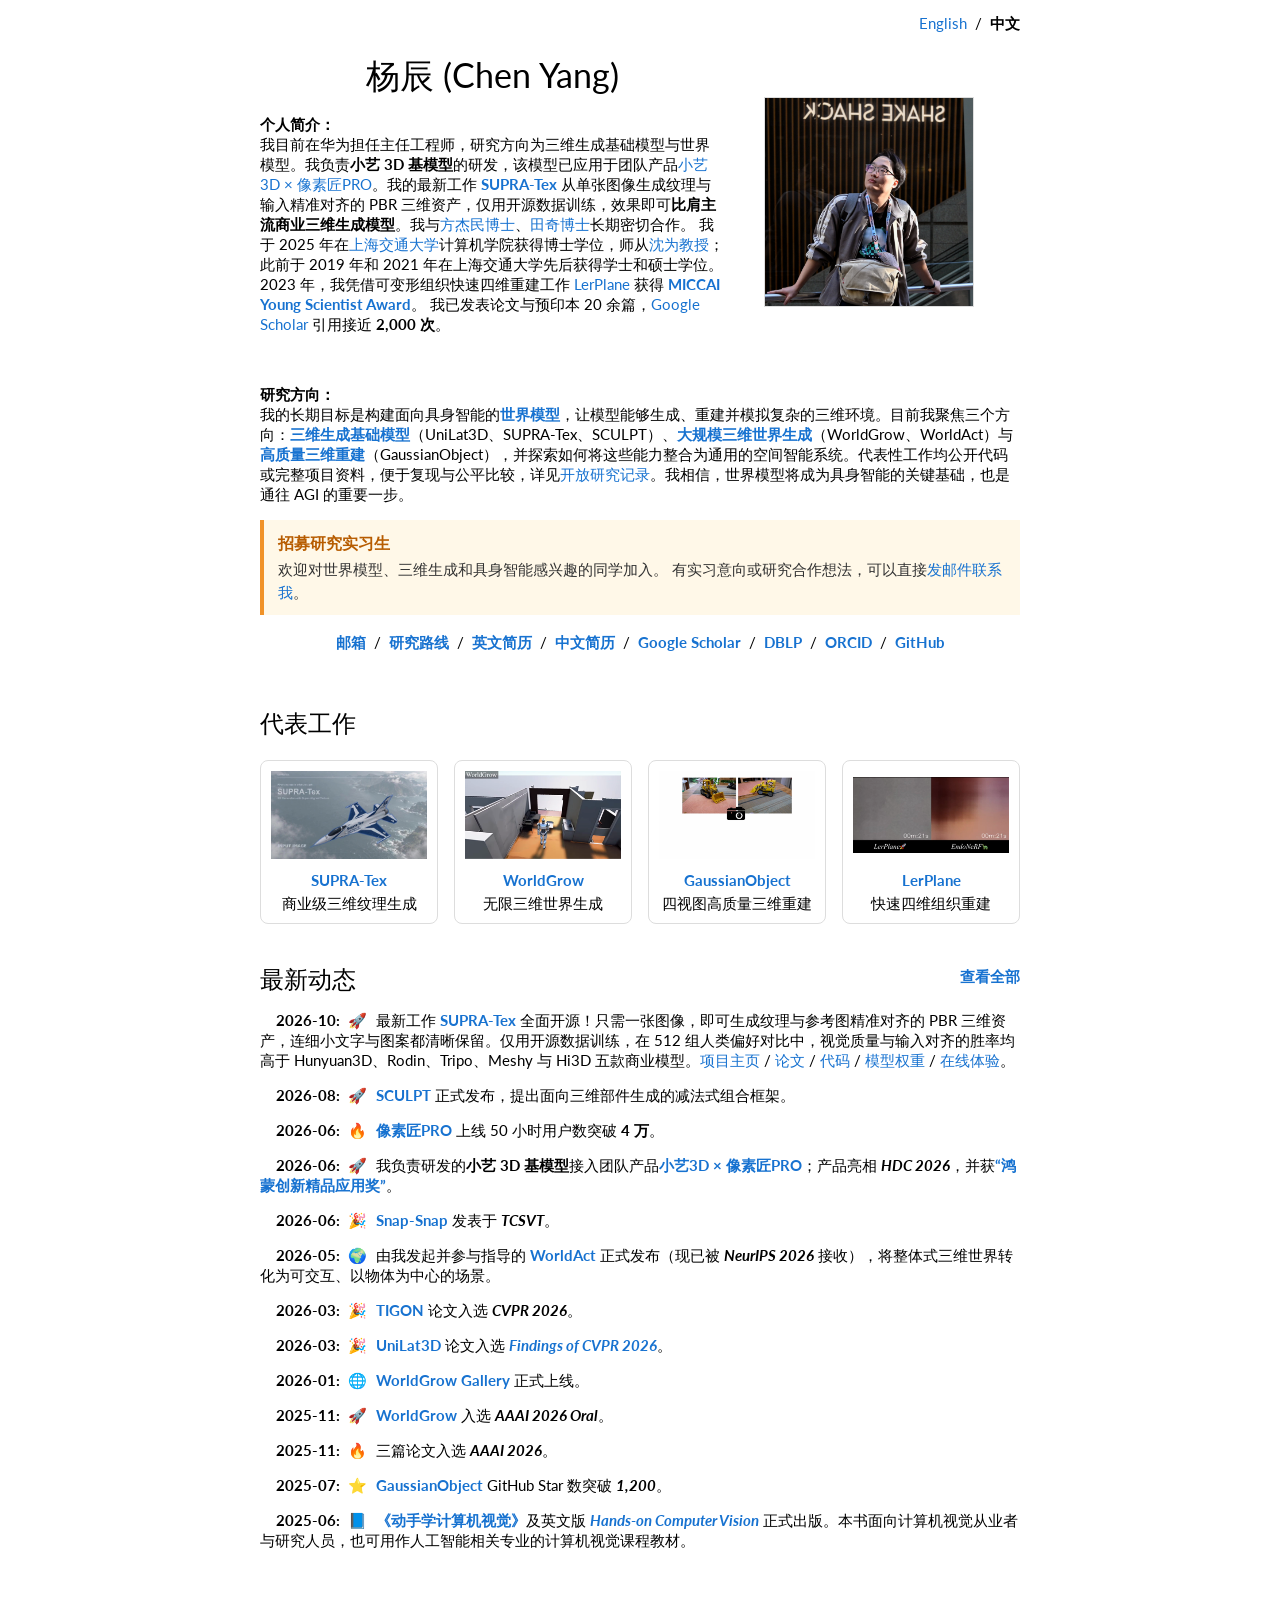
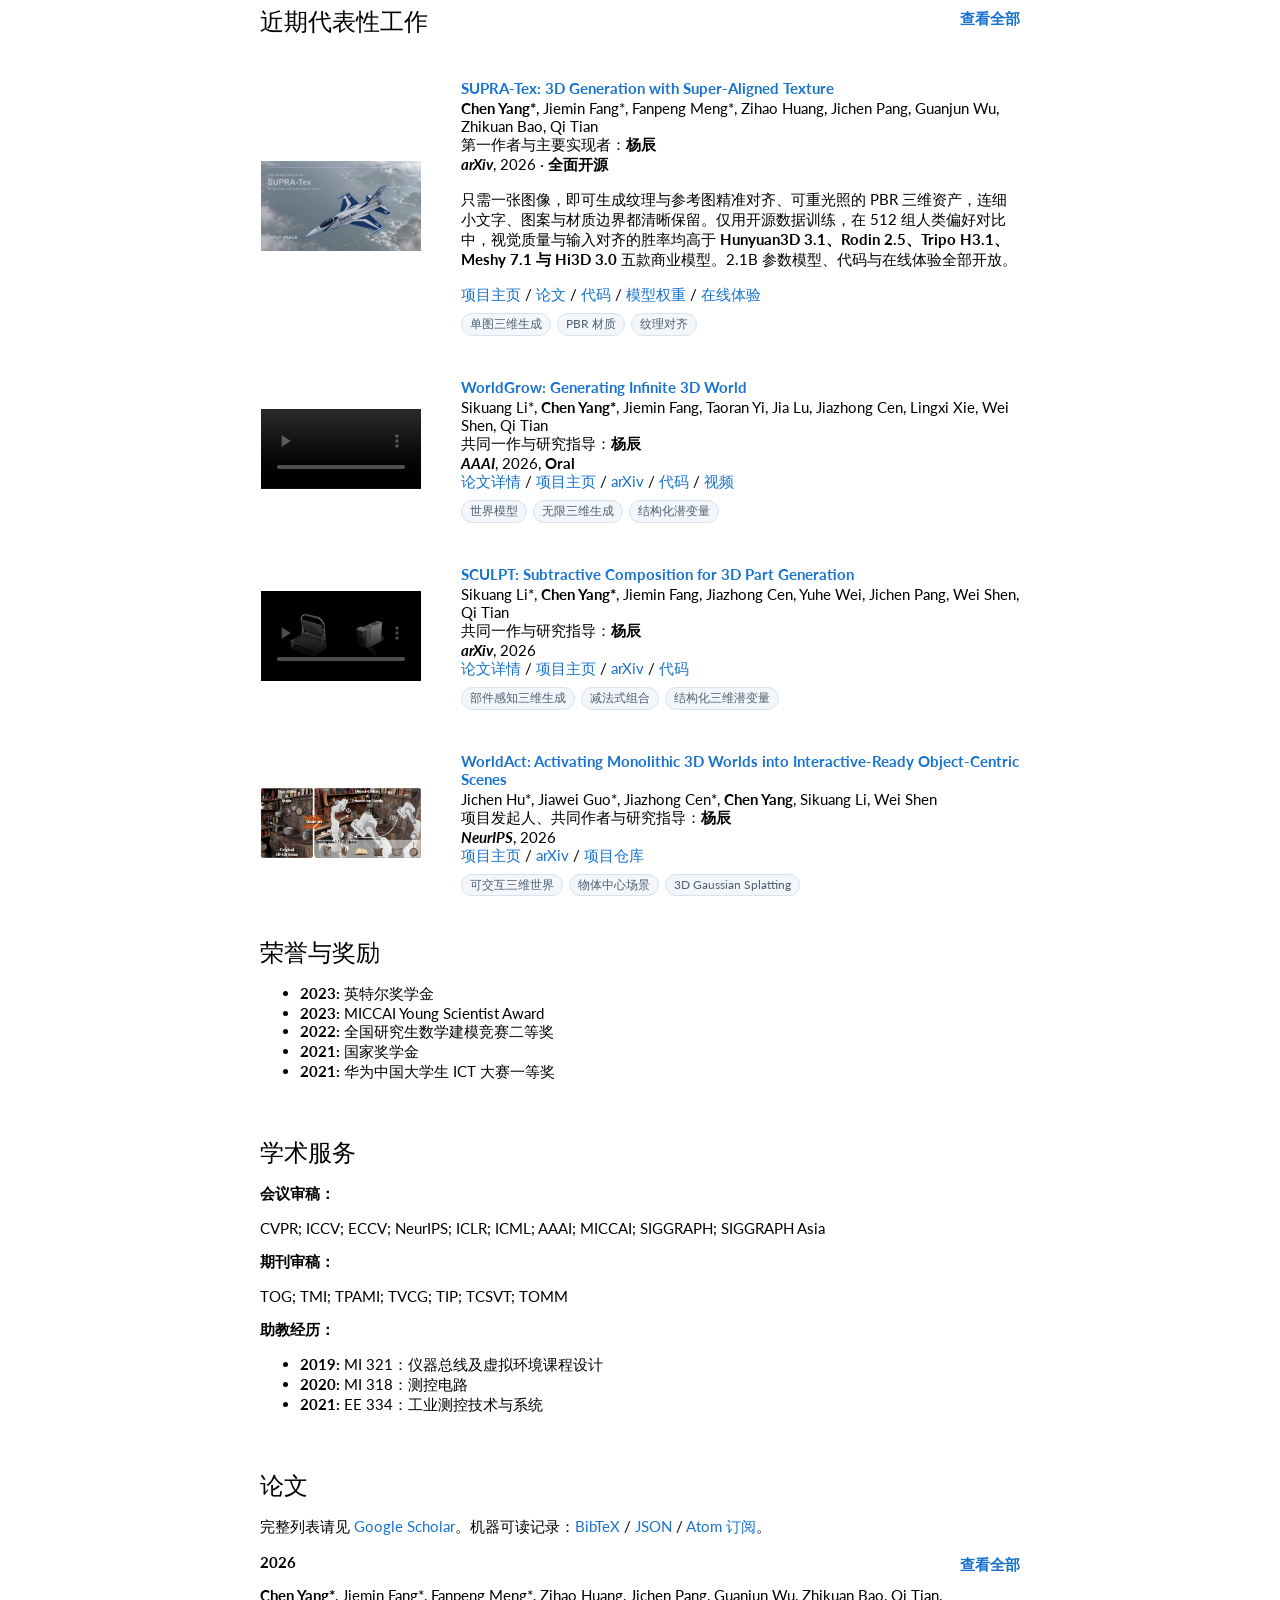
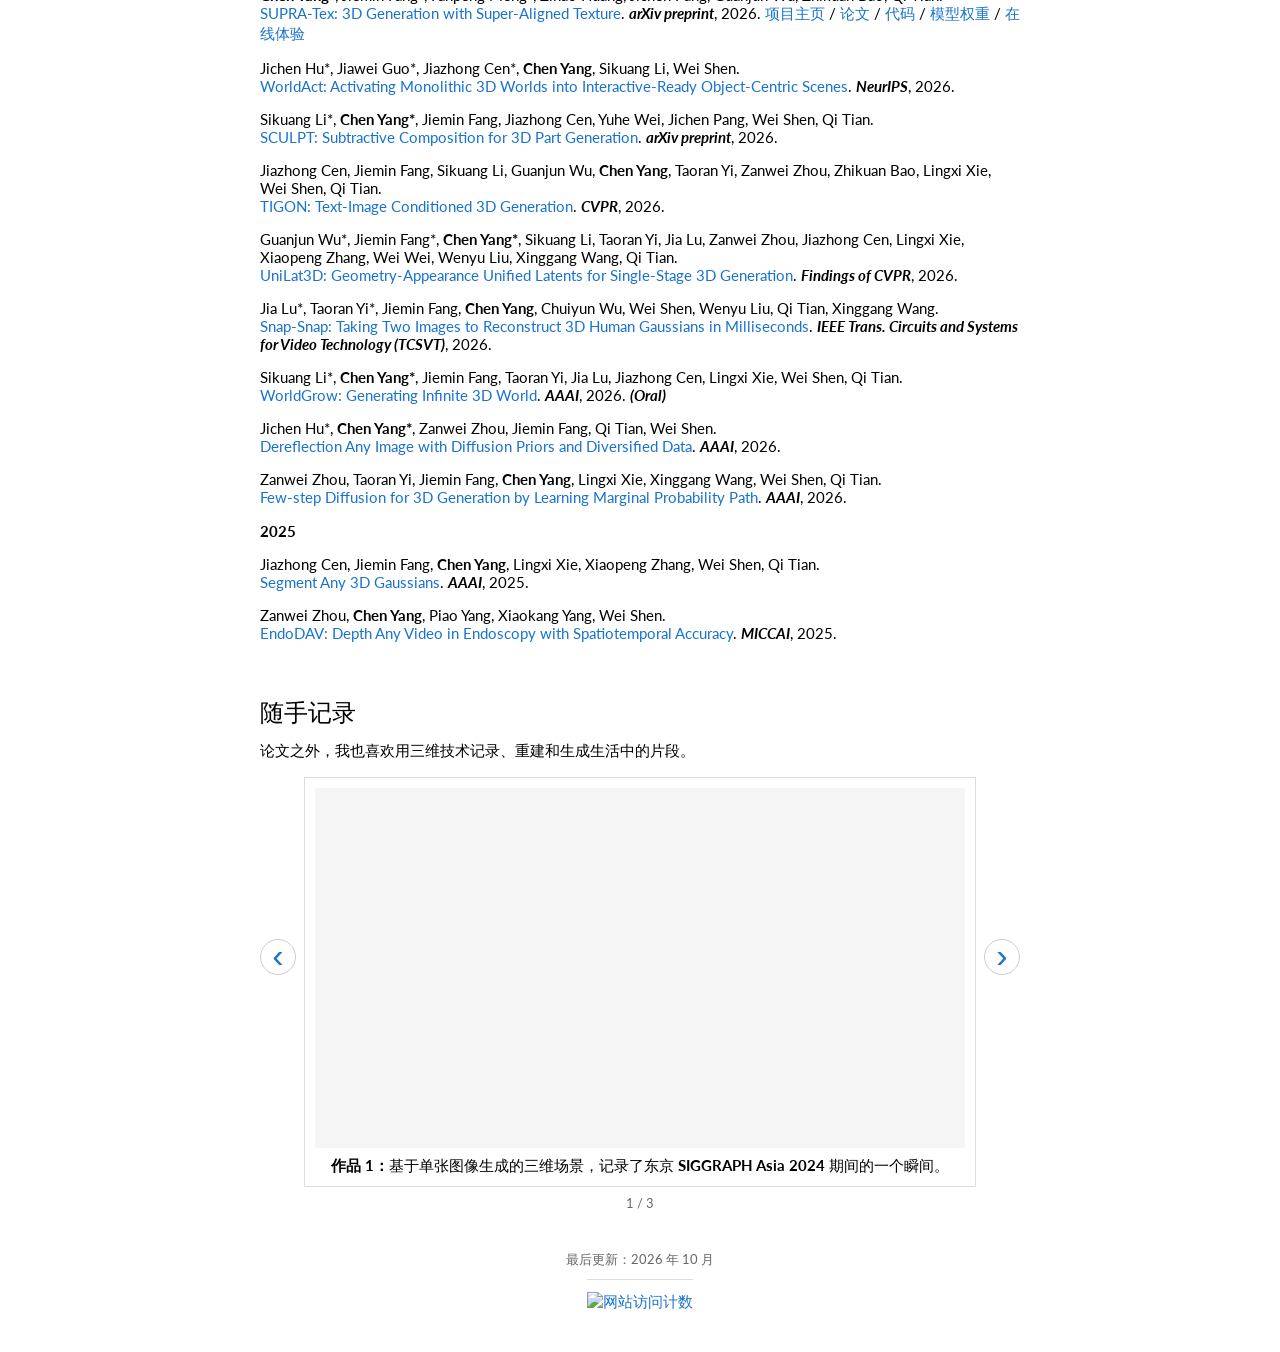
==== commit 608dc14d: "Refresh homepage, add SUPRA-Tex, and update CVs - Rewrite the homepage and research map narrative ar" ====
--- a/index_zh.html
+++ b/index_zh.html
@@ -4,11 +4,11 @@
 <head>
   <meta name="google-site-verification" content="uNRPSY4LpYw8yZ3es5Vl_bHu_fM9fMUrNnI0iaXvXXE"> <!-- Google Search Console -->
   <meta http-equiv="Content-Type" content="text/html; charset=UTF-8">
-  <title>杨辰 (Chen Yang) | 世界模型与三维智能</title>
+  <title>杨辰 (Chen Yang) | 三维生成基础模型与世界模型</title>
 
   <meta name="author" content="Chen Yang">
-  <meta name="description" content="杨辰（Chen Yang）是华为世界模型与三维生成方向研究员和工程师，持续开展空间智能、三维重建与具身智能相关开源研究。">
-  <meta name="keywords" content="杨辰, Chen Yang, 世界模型, 世界模型研究员, 世界模型工程师, 具身智能, 空间智能, 三维生成, 部件感知三维生成, 图文条件三维生成, 三维重建, 基础模型">
+  <meta name="description" content="杨辰（Chen Yang），华为主任工程师，负责小艺 3D 基模型研发，研究三维生成基础模型与世界模型。代表工作包括 SUPRA-Tex、UniLat3D、WorldGrow 与 GaussianObject。">
+  <meta name="keywords" content="杨辰, Chen Yang, 小艺 3D, UniLat3D, SUPRA-Tex, 模型研发负责人, 3D 基模型, 世界模型, 具身智能, 空间智能, 三维生成, 三维重建">
   <meta name="robots" content="index, follow, max-image-preview:large">
   <meta name="viewport" content="width=device-width, initial-scale=1">
 
@@ -26,8 +26,8 @@
   <link href="https://fonts.googleapis.com/css2?family=Lato:wght@400;700&amp;display=swap" rel="stylesheet">
 
   <meta property="og:type" content="profile">
-  <meta property="og:title" content="杨辰 (Chen Yang) | 世界模型与三维智能">
-  <meta property="og:description" content="面向具身智能，开展基础世界模型、三维生成、三维重建与空间智能的开放可复现研究。">
+  <meta property="og:title" content="杨辰 (Chen Yang) | 三维生成基础模型与世界模型">
+  <meta property="og:description" content="华为主任工程师，负责小艺 3D 基模型研发，研究三维生成基础模型与世界模型。">
   <meta property="og:url" content="https://chensjtu.github.io/index_zh.html">
   <meta property="og:image" content="https://chensjtu.github.io/images/chenyangSIGA.jpg">
   <meta property="og:locale" content="zh_CN">
@@ -35,8 +35,8 @@
   <meta property="profile:first_name" content="Chen">
   <meta property="profile:last_name" content="Yang">
   <meta name="twitter:card" content="summary">
-  <meta name="twitter:title" content="杨辰 (Chen Yang) | 世界模型与三维智能">
-  <meta name="twitter:description" content="基础世界模型、空间智能、三维生成、三维重建与具身智能。">
+  <meta name="twitter:title" content="杨辰 (Chen Yang) | 三维生成基础模型与世界模型">
+  <meta name="twitter:description" content="华为主任工程师，负责小艺 3D 基模型研发，研究三维生成基础模型与世界模型。">
   <meta name="twitter:image" content="https://chensjtu.github.io/images/chenyangSIGA.jpg">
 
   <script type="application/ld+json">
@@ -45,15 +45,16 @@
     "@type": "ProfilePage",
     "@id": "https://chensjtu.github.io/index_zh.html#profile",
     "url": "https://chensjtu.github.io/index_zh.html",
-    "name": "杨辰 (Chen Yang) | 世界模型与三维智能",
-    "description": "杨辰的个人学术主页，介绍其在世界模型、三维生成、三维重建、空间智能和具身智能方向的研究与工程工作。",
+    "name": "杨辰 (Chen Yang) | 三维生成基础模型与世界模型",
+    "description": "杨辰的学术主页。华为主任工程师，负责小艺 3D 基模型研发，研究三维生成基础模型与世界模型。",
     "inLanguage": "zh-CN",
-    "dateModified": "2026-08-18",
+    "dateModified": "2026-10-20",
     "hasPart": [
       { "@type": "ScholarlyArticle", "@id": "https://chensjtu.github.io/papers/sculpt.html#article", "url": "https://chensjtu.github.io/papers/sculpt_zh.html" },
       { "@type": "ScholarlyArticle", "@id": "https://chensjtu.github.io/papers/tigon.html#article", "url": "https://chensjtu.github.io/papers/tigon_zh.html" },
       { "@type": "ScholarlyArticle", "@id": "https://chensjtu.github.io/papers/unilat3d.html#article", "url": "https://chensjtu.github.io/papers/unilat3d_zh.html" },
       { "@type": "ScholarlyArticle", "@id": "https://chensjtu.github.io/papers/worldgrow.html#article", "url": "https://chensjtu.github.io/papers/worldgrow_zh.html" },
+      { "@type": "ScholarlyArticle", "@id": "https://sjtu-deepvisionlab.github.io/WorldAct/#paper", "url": "https://sjtu-deepvisionlab.github.io/WorldAct/" },
       { "@type": "ScholarlyArticle", "@id": "https://chensjtu.github.io/papers/gaussianobject.html#article", "url": "https://chensjtu.github.io/papers/gaussianobject_zh.html" }
     ],
     "mainEntity": {
@@ -73,6 +74,12 @@
       "hasOccupation": [
         {
           "@type": "Occupation",
+          "name": "小艺 3D 基模型研发负责人",
+          "description": "负责小艺 3D 基模型研发，覆盖模型方向、技术路线与核心实现。",
+          "skills": ["3D 基模型", "技术所有权", "模型架构", "研究产品化"]
+        },
+        {
+          "@type": "Occupation",
           "name": "World Models Researcher and Engineer",
           "description": "基础世界模型、无限三维世界、空间智能与具身智能方向的研究与工程研发。",
           "skills": ["world models", "3D world generation", "spatial intelligence", "embodied AI"]
@@ -90,7 +97,7 @@
         "name": "Ph.D. in Computer Science and Technology",
         "recognizedBy": { "@type": "CollegeOrUniversity", "name": "Shanghai Jiao Tong University" }
       },
-      "description": "华为主任工程师，世界模型与三维生成研究者，发表论文 20 余篇，Google Scholar 引用超过 1,500 次，主要从事预训练三维生成、无限三维世界生成、高质量三维重建与空间智能研究。",
+      "description": "华为主任工程师，负责小艺 3D 基模型研发，研究三维生成基础模型与世界模型。",
       "worksFor": {
         "@type": "Organization",
         "name": "HUAWEI"
@@ -155,6 +162,31 @@
             "减法式组合",
             "结构化三维潜变量"
           ]
+        },
+        {
+          "@type": "ScholarlyArticle",
+          "@id": "https://sjtu-deepvisionlab.github.io/WorldAct/#paper",
+          "headline": "WorldAct: Activating Monolithic 3D Worlds into Interactive-Ready Object-Centric Scenes",
+          "name": "WorldAct: Activating Monolithic 3D Worlds into Interactive-Ready Object-Centric Scenes",
+          "url": "https://sjtu-deepvisionlab.github.io/WorldAct/",
+          "sameAs": [
+            "https://arxiv.org/abs/2605.15843",
+            "https://github.com/SJTU-DeepVisionLab/WorldAct"
+          ],
+          "identifier": "arXiv:2605.15843",
+          "datePublished": "2026-05-15",
+          "inLanguage": "en",
+          "isAccessibleForFree": true,
+          "author": [
+            { "@type": "Person", "name": "Jichen Hu" },
+            { "@type": "Person", "name": "Jiawei Guo" },
+            { "@type": "Person", "name": "Jiazhong Cen" },
+            { "@type": "Person", "@id": "https://chensjtu.github.io/#person", "name": "Chen Yang" },
+            { "@type": "Person", "name": "Sikuang Li" },
+            { "@type": "Person", "name": "Wei Shen" }
+          ],
+          "creditText": "Jichen Hu, Jiawei Guo, Jiazhong Cen, Chen Yang, Sikuang Li, Wei Shen",
+          "keywords": ["可交互三维世界", "物体中心场景", "3D Gaussian Splatting"]
         },
         {
           "@type": "ScholarlyArticle",
@@ -280,10 +312,10 @@
             <td style="padding:2.5%; width:63%; vertical-align:middle">
                 <h1 style="text-align:center">杨辰 (Chen Yang)</h1>
                 <p><strong>个人简介：</strong><br>
-                    我目前在华为担任主任工程师，从事<strong>世界模型与三维智能</strong>方向的研究与工程研发，与<a href="https://jaminfong.cn/">方杰民博士</a>、<a href="https://www.qitian1987.com/">田奇博士</a>密切合作，共同开展相关工作。
-                    我于 2025 年毕业于<a href="https://www.sjtu.edu.cn/">上海交通大学</a>计算机学院，获得博士学位，师从<a href="https://shenwei1231.github.io/">沈为教授</a>；2019 年于上海交通大学获得学士学位。
-                    2023 年，凭借可变形组织快速四维重建工作（<a href="https://github.com/Loping151/ForPlane">LerPlane</a>）获得 <strong><a href="https://miccai.org/index.php/about-miccai/awards/best-paper-award-and-young-scientist-award/">MICCAI Young Scientist Award</a></strong>。
-                    目前我在人工智能领域的重要国际会议和期刊发表论文 20 余篇，<a href="https://scholar.google.com/citations?user=StdXTR8AAAAJ&amp;hl">Google Scholar</a> 引用超过 <strong>1,500 次</strong>。
+                    我目前在华为担任主任工程师，研究方向为三维生成基础模型与世界模型。我负责<strong>小艺 3D 基模型</strong>的研发，该模型已应用于团队产品<a href="https://m.thepaper.cn/newsDetail_forward_33283239">小艺3D × 像素匠PRO</a>。我的最新工作 <strong><a href="https://supra-3d.github.io/supratex/">SUPRA-Tex</a></strong> 从单张图像生成纹理与输入精准对齐的 PBR 三维资产，仅用开源数据训练，效果即可<strong>比肩主流商业三维生成模型</strong>。我与<a href="https://jaminfong.cn/">方杰民博士</a>、<a href="https://www.qitian1987.com/">田奇博士</a>长期密切合作。
+                    我于 2025 年在<a href="https://www.sjtu.edu.cn/">上海交通大学</a>计算机学院获得博士学位，师从<a href="https://shenwei1231.github.io/">沈为教授</a>；此前于 2019 年和 2021 年在上海交通大学先后获得学士和硕士学位。
+                    2023 年，我凭借可变形组织快速四维重建工作 <a href="https://github.com/Loping151/ForPlane">LerPlane</a> 获得 <strong><a href="https://miccai.org/index.php/about-miccai/awards/best-paper-award-and-young-scientist-award/">MICCAI Young Scientist Award</a></strong>。
+                    我已发表论文与预印本 20 余篇，<a href="https://scholar.google.com/citations?user=StdXTR8AAAAJ&amp;hl">Google Scholar</a> 引用接近 <strong>2,000 次</strong>。
                 </p>
             </td>
 
@@ -297,7 +329,7 @@
         <tr style="padding:0px">
             <td colspan="2" style="padding:0% 2.5% 2.5% 2.5%; width:100%; vertical-align:middle">
                 <p><strong>研究方向：</strong><br>
-                    我的研究目标是构建面向具身智能的<strong><a href="https://world-grow.github.io/">世界模型</a></strong>，让模型能够生成、重建和模拟复杂的三维环境。当前主要关注<strong><a href="https://unilat3d.github.io/">预训练三维生成模型</a></strong>、<strong><a href="https://gaussianobject.github.io/">高质量三维重建</a></strong>和<strong><a href="https://world-grow.github.io/">大规模世界生成</a></strong>，并探索如何将这些能力整合到通用的空间智能系统中。我的大多数代表性项目均公开代码和完整研究材料，以支持可复现评测与公平比较；相关证据汇总在<a href="research_zh.html#open-research-zh">开放研究记录</a>中。我相信，世界模型将成为具身智能发展的关键技术，并为迈向 AGI 提供重要基础。
+                    我的长期目标是构建面向具身智能的<strong><a href="https://world-grow.github.io/">世界模型</a></strong>，让模型能够生成、重建并模拟复杂的三维环境。目前我聚焦三个方向：<strong><a href="https://unilat3d.github.io/">三维生成基础模型</a></strong>（UniLat3D、SUPRA-Tex、SCULPT）、<strong><a href="https://world-grow.github.io/">大规模三维世界生成</a></strong>（WorldGrow、WorldAct）与<strong><a href="https://gaussianobject.github.io/">高质量三维重建</a></strong>（GaussianObject），并探索如何将这些能力整合为通用的空间智能系统。代表性工作均公开代码或完整项目资料，便于复现与公平比较，详见<a href="research_zh.html#open-research-zh">开放研究记录</a>。我相信，世界模型将成为具身智能的关键基础，也是通往 AGI 的重要一步。
                 </p>
                 <aside class="recruitment-callout">
                     <strong class="recruitment-title">招募研究实习生</strong>
@@ -309,7 +341,7 @@
                     <strong><a href="./research_zh.html">研究路线</a></strong> &nbsp;/&nbsp;
                     <strong><a href="./cv_en.pdf">英文简历</a></strong> &nbsp;/&nbsp;
                     <strong><a href="./cv_zh.pdf">中文简历</a></strong> &nbsp;/&nbsp;
-                    <strong><a rel="me" href="https://scholar.google.com/citations?user=StdXTR8AAAAJ&amp;hl">谷歌学术</a></strong> &nbsp;/&nbsp;
+                    <strong><a rel="me" href="https://scholar.google.com/citations?user=StdXTR8AAAAJ&amp;hl">Google Scholar</a></strong> &nbsp;/&nbsp;
                     <strong><a rel="me" href="https://dblp.org/pid/01/2478-23">DBLP</a></strong> &nbsp;/&nbsp;
                     <strong><a rel="me" href="https://orcid.org/0000-0003-4496-7849">ORCID</a></strong> &nbsp;/&nbsp;
                     <strong><a rel="me" href="https://github.com/chensjtu">GitHub</a></strong>
@@ -330,6 +362,16 @@
   </table>
 
   <div class="pill-container">
+    <div class="pill">
+      <a href="https://supra-3d.github.io/supratex/">
+        <video class="thumbnail hover-video" poster="images/highlight-supratex.jpg" autoplay preload="metadata" muted loop playsinline>
+          <source src="videos/highlight-supratex.mp4" type="video/mp4">
+        </video>
+        <span class="paper-title">SUPRA-Tex</span>
+      </a>
+      <p>商业级三维纹理生成</p>
+    </div>
+
     <div class="pill">
       <a href="https://world-grow.github.io/">
         <video class="thumbnail hover-video" poster="images/highlight-worldgrow.png" autoplay preload="metadata" muted loop playsinline>
@@ -347,18 +389,10 @@
         </video>
         <span class="paper-title">GaussianObject</span>
       </a>
-      <p>四视图高效三维重建</p>
+      <p>四视图高质量三维重建</p>
     </div>
 
-    <div class="pill">
-      <a href="https://jumpat.github.io/SA3D/">
-        <video class="thumbnail hover-video" poster="images/highlight-sa3d.png" autoplay preload="metadata" muted loop playsinline>
-          <source src="videos/highlight-sa3d.mp4" type="video/mp4">
-        </video>
-        <span class="paper-title">SA3D</span>
-      </a>
-      <p>三维场景万物分割</p>
-    </div>
+
 
     <div class="pill">
       <a href="https://github.com/Loping151/ForPlane">
@@ -377,18 +411,20 @@
         <td style="padding:20px;width:100%;vertical-align:middle">
           <h2 class="section-heading">最新动态</h2>
           <button class="explore-button" type="button" data-target="news">查看全部</button>
-          <p> <span class="news-date"><strong>2026-08:</strong></span> <span class="news-emoji" aria-hidden="true">🚀</span> 最新工作 <strong><a href="https://sculpt-part.github.io/">SCULPT</a></strong> 正式发布，提出面向三维部件生成的减法式组合框架。 </p>
-          <p id="news-pixel-artisan-pro-users"> <span class="news-date"><strong>2026-06:</strong></span> <span class="news-emoji" aria-hidden="true">🔥</span> <strong><a href="https://m.thepaper.cn/newsDetail_forward_33283239">像素匠PRO</a></strong> 上线 50 小时用户突破 <strong>4 万</strong>。 </p>
-          <p id="news-xiaoyi3d-pixel-artisan-pro"> <span class="news-date"><strong>2026-06:</strong></span> <span class="news-emoji" aria-hidden="true">🚀</span> <strong><a href="https://m.thepaper.cn/newsDetail_forward_33283239">小艺3D × 像素匠PRO</a></strong> 正式上线，亮相 <strong><em>HDC 2026</em></strong> 并获<strong><a href="https://cn.chinadaily.com.cn/a/202606/12/WS6a2bd3bca310942cc49b1865.html">“鸿蒙创新精品应用奖”</a></strong>。 </p>
+          <p id="news-supratex"> <span class="news-date"><strong>2026-10:</strong></span> <span class="news-emoji" aria-hidden="true">🚀</span> 最新工作 <strong><a href="https://supra-3d.github.io/supratex/">SUPRA-Tex</a></strong> 全面开源！只需一张图像，即可生成纹理与参考图精准对齐的 PBR 三维资产，连细小文字与图案都清晰保留。仅用开源数据训练，在 512 组人类偏好对比中，视觉质量与输入对齐的胜率均高于 Hunyuan3D、Rodin、Tripo、Meshy 与 Hi3D 五款商业模型。<a href="https://supra-3d.github.io/supratex/">项目主页</a> / <a href="https://arxiv.org/abs/2610.22352">论文</a> / <a href="https://github.com/Supra-3D/supra-tex">代码</a> / <a href="https://huggingface.co/supra3d/supra-tex">模型权重</a> / <a href="https://huggingface.co/spaces/UniLat3D/Supra-Tex">在线体验</a>。 </p>
+          <p> <span class="news-date"><strong>2026-08:</strong></span> <span class="news-emoji" aria-hidden="true">🚀</span> <strong><a href="https://sculpt-part.github.io/">SCULPT</a></strong> 正式发布，提出面向三维部件生成的减法式组合框架。 </p>
+          <p id="news-pixel-artisan-pro-users"> <span class="news-date"><strong>2026-06:</strong></span> <span class="news-emoji" aria-hidden="true">🔥</span> <strong><a href="https://m.thepaper.cn/newsDetail_forward_33283239">像素匠PRO</a></strong> 上线 50 小时用户数突破 <strong>4 万</strong>。 </p>
+          <p id="news-xiaoyi3d-pixel-artisan-pro"> <span class="news-date"><strong>2026-06:</strong></span> <span class="news-emoji" aria-hidden="true">🚀</span> 我负责研发的<strong>小艺 3D 基模型</strong>接入团队产品<strong><a href="https://m.thepaper.cn/newsDetail_forward_33283239">小艺3D × 像素匠PRO</a></strong>；产品亮相 <strong><em>HDC 2026</em></strong>，并获<strong><a href="https://cn.chinadaily.com.cn/a/202606/12/WS6a2bd3bca310942cc49b1865.html">“鸿蒙创新精品应用奖”</a></strong>。 </p>
           <p id="news-snap-snap"> <span class="news-date"><strong>2026-06:</strong></span> <span class="news-emoji" aria-hidden="true">🎉</span> <strong><a href="https://hustvl.github.io/Snap-Snap/">Snap-Snap</a></strong> 发表于 <strong><em>TCSVT</em></strong>。 </p>
+          <p id="news-worldact"> <span class="news-date"><strong>2026-05:</strong></span> <span class="news-emoji" aria-hidden="true">🌍</span> 由我发起并参与指导的 <strong><a href="https://sjtu-deepvisionlab.github.io/WorldAct/">WorldAct</a></strong> 正式发布（现已被 <strong><em>NeurIPS 2026</em></strong> 接收），将整体式三维世界转化为可交互、以物体为中心的场景。 </p>
           <p id="news-tigon-cvpr-2026"> <span class="news-date"><strong>2026-03:</strong></span> <span class="news-emoji" aria-hidden="true">🎉</span> <strong><a href="https://jumpat.github.io/tigon-page/">TIGON</a></strong> 论文入选 <strong><em>CVPR 2026</em></strong>。 </p>
           <p id="news-unilat3d-cvpr-findings-2026"> <span class="news-date"><strong>2026-03:</strong></span> <span class="news-emoji" aria-hidden="true">🎉</span> <strong><a href="https://unilat3d.github.io/">UniLat3D</a></strong> 论文入选 <strong><em><a href="https://openaccess.thecvf.com/CVPR2026_findings">Findings of CVPR 2026</a></em></strong>。 </p>
           <p id="news-worldgrow-gallery"> <span class="news-date"><strong>2026-01:</strong></span> <span class="news-emoji" aria-hidden="true">🌐</span> <strong><a href="https://world-grow.github.io/gallery.html">WorldGrow Gallery</a></strong> 正式上线。 </p>
           <p id="news-worldgrow-aaai-oral"> <span class="news-date"><strong>2025-11:</strong></span> <span class="news-emoji" aria-hidden="true">🚀</span> <strong><a href="https://world-grow.github.io/">WorldGrow</a></strong> 入选 <strong><em>AAAI 2026 Oral</em></strong>。 </p>
           <p> <span class="news-date"><strong>2025-11:</strong></span> <span class="news-emoji" aria-hidden="true">🔥</span> 三篇论文入选 <strong><em>AAAI 2026</em></strong>。 </p>
-          <p id="news-gaussianobject-stars"> <span class="news-date"><strong>2025-07:</strong></span> <span class="news-emoji" aria-hidden="true">⭐</span> <strong><a href="https://gaussianobject.github.io/">GaussianObject</a></strong> GitHub Star 突破 <strong><em>1,200</em></strong>。 </p>
-          <p> <span class="news-date"><strong>2025-06:</strong></span> <span class="news-emoji" aria-hidden="true">📘</span> <strong><a href="https://hcv.boyuai.com/">《动手学计算机视觉》</a></strong>及英文版 <strong><em><a href="https://link.springer.com/book/10.1007/978-981-95-4835-4">Hands-on Computer Vision</a></em></strong> 正式出版。本书面向计算机视觉领域的从业者和研究人员，也可作为人工智能相关专业的计算机视觉课程教材。 </p>
-          <p data-collapsible="news"> <span class="news-date"><strong>2025-02:</strong></span> <span class="news-emoji" aria-hidden="true">⭐</span> <strong><a href="https://gaussianobject.github.io/">GaussianObject</a></strong> GitHub Star 突破 <strong><em>1,000</em></strong>。 </p>
+          <p id="news-gaussianobject-stars"> <span class="news-date"><strong>2025-07:</strong></span> <span class="news-emoji" aria-hidden="true">⭐</span> <strong><a href="https://gaussianobject.github.io/">GaussianObject</a></strong> GitHub Star 数突破 <strong><em>1,200</em></strong>。 </p>
+          <p> <span class="news-date"><strong>2025-06:</strong></span> <span class="news-emoji" aria-hidden="true">📘</span> <strong><a href="https://hcv.boyuai.com/">《动手学计算机视觉》</a></strong>及英文版 <strong><em><a href="https://link.springer.com/book/10.1007/978-981-95-4835-4">Hands-on Computer Vision</a></em></strong> 正式出版。本书面向计算机视觉从业者与研究人员，也可用作人工智能相关专业的计算机视觉课程教材。 </p>
+          <p data-collapsible="news"> <span class="news-date"><strong>2025-02:</strong></span> <span class="news-emoji" aria-hidden="true">⭐</span> <strong><a href="https://gaussianobject.github.io/">GaussianObject</a></strong> GitHub Star 数突破 <strong><em>1,000</em></strong>。 </p>
           <!-- <p> <span class="news-date"><strong>2024-12:</strong></span> 💪💪💪 <strong><a href="https://jumpat.github.io/SAGA/">SAGA</a></strong> is finally accepted by <strong><em>AAAI 2025</em></strong>. </p> -->
           <p data-collapsible="news"> <span class="news-date"><strong>2024-09:</strong></span> <span class="news-emoji" aria-hidden="true">🎉</span> <strong><a href="https://gaussianobject.github.io/">GaussianObject</a></strong> 发表于 <strong><em>TOG (SIGGRAPH Asia 2024)</em></strong>。 </p>
           <p data-collapsible="news"> <span class="news-date"><strong>2024-06:</strong></span> <span class="news-emoji" aria-hidden="true">🎉</span> <strong><a href="https://loping151.github.io/endogslam/">EndoGSLAM</a></strong> 论文入选 <strong><em>MICCAI 2024</em></strong>。 </p>
@@ -406,6 +442,64 @@
         <td style="padding:20px;width:100%;vertical-align:middle">
           <h2 class="section-heading">近期代表性工作</h2>
           <button class="explore-button" type="button" data-target="selected-publications">查看全部</button>
+        </td>
+      </tr>
+
+      <tr id="project-supratex">
+        <td>
+          <div class="floating-card">
+            <div class="video-container">
+              <a href="https://supra-3d.github.io/supratex/">
+              <video autoplay loop muted playsinline preload="metadata" poster="images/highlight-supratex.jpg" aria-label="SUPRA-Tex 官方宣传视频">
+                <source src="videos/highlight-supratex.mp4" type="video/mp4">
+              </video>
+              </a>
+            </div>
+            <div class="paper-info">
+              <a href="https://supra-3d.github.io/supratex/"><span class="paper-title">SUPRA-Tex: 3D Generation with Super-Aligned Texture</span></a>
+              <strong>Chen Yang*</strong>, Jiemin Fang*, Fanpeng Meng*, Zihao Huang, Jichen Pang, Guanjun Wu, Zhikuan Bao, Qi Tian<br>
+              第一作者与主要实现者：<strong>杨辰</strong><br>
+              <strong><em>arXiv</em></strong>, 2026 · <strong>全面开源</strong><br>
+              <p>只需一张图像，即可生成纹理与参考图精准对齐、可重光照的 PBR 三维资产，连细小文字、图案与材质边界都清晰保留。仅用开源数据训练，在 512 组人类偏好对比中，视觉质量与输入对齐的胜率均高于 <strong>Hunyuan3D 3.1、Rodin 2.5、Tripo H3.1、Meshy 7.1 与 Hi3D 3.0</strong> 五款商业模型。2.1B 参数模型、代码与在线体验全部开放。</p>
+              <a href="https://supra-3d.github.io/supratex/">项目主页</a> / <a href="https://arxiv.org/abs/2610.22352">论文</a> / <a href="https://github.com/Supra-3D/supra-tex">代码</a> / <a href="https://huggingface.co/supra3d/supra-tex">模型权重</a> / <a href="https://huggingface.co/spaces/UniLat3D/Supra-Tex">在线体验</a>
+              <ul class="paper-tags" aria-label="研究关键词">
+                <li>单图三维生成</li>
+                <li>PBR 材质</li>
+                <li>纹理对齐</li>
+              </ul>
+            </div>
+          </div>
+        </td>
+      </tr>
+
+      <tr>
+        <td>
+          <div class="floating-card">
+            <div class="video-container">
+              <video autoplay loop muted controls preload="metadata">
+                <source src="videos/worldgrow.mp4" type="video/mp4">
+                你的浏览器不支持视频播放。
+              </video>
+            </div>
+            <div class="paper-info">
+              <a href="papers/worldgrow_zh.html">
+                <span class="paper-title">WorldGrow: Generating Infinite 3D World</span>
+              </a>
+              Sikuang Li*, <strong>Chen Yang*</strong>, Jiemin Fang, Taoran Yi, Jia Lu, Jiazhong Cen, Lingxi Xie, Wei Shen, Qi Tian
+              <br>
+              共同一作与研究指导：<strong>杨辰</strong>
+              <br>
+              <strong><em>AAAI</em></strong>, 2026, <strong>Oral</strong>
+              <br>
+              <a href="papers/worldgrow_zh.html">论文详情</a> / <a href="https://world-grow.github.io/">项目主页</a> / <a href="https://arxiv.org/abs/2510.21682">arXiv</a> /
+              <a href="https://github.com/world-grow/WorldGrow">代码</a> / <a href="https://www.youtube.com/watch?v=blVXMwGHQO4">视频</a>
+              <ul class="paper-tags" aria-label="研究关键词">
+                <li>世界模型</li>
+                <li>无限三维生成</li>
+                <li>结构化潜变量</li>
+              </ul>
+            </div>
+          </div>
         </td>
       </tr>
 
@@ -424,6 +518,8 @@
               </a>
               Sikuang Li*, <strong>Chen Yang*</strong>, Jiemin Fang, Jiazhong Cen, Yuhe Wei, Jichen Pang, Wei Shen, Qi Tian
               <br>
+              共同一作与研究指导：<strong>杨辰</strong>
+              <br>
               <strong><em>arXiv</em></strong>, 2026
               <br>
               <a href="papers/sculpt_zh.html">论文详情</a> / <a href="https://sculpt-part.github.io/">项目主页</a> / <a href="https://arxiv.org/abs/2608.13541">arXiv</a> /
@@ -442,29 +538,31 @@
         <td>
           <div class="floating-card">
             <div class="image-container">
-              <img src="images/tigon-teaser.png" alt="TIGON teaser">
+              <img src="images/worldact-teaser.png" alt="WorldAct 物体中心可交互三维世界示意图">
             </div>
             <div class="paper-info">
-              <a href="papers/tigon_zh.html">
-                <span class="paper-title">TIGON: Text-Image Conditioned 3D Generation</span>
+              <a href="https://sjtu-deepvisionlab.github.io/WorldAct/">
+                <span class="paper-title">WorldAct: Activating Monolithic 3D Worlds into Interactive-Ready Object-Centric Scenes</span>
               </a>
-              Jiazhong Cen, Jiemin Fang, Sikuang Li, Guanjun Wu, <strong>Chen Yang</strong>, Taoran Yi, Zanwei Zhou, Zhikuan Bao, Lingxi Xie, Wei Shen, Qi Tian
-              <br>
-              <strong><em>CVPR</em></strong>, 2026
-              <br>
-              <a href="papers/tigon_zh.html">论文详情</a> / <a href="https://jumpat.github.io/tigon-page/">项目主页</a> / <a href="https://arxiv.org/abs/2603.21295">arXiv</a> /
-              <a href="https://github.com/Jumpat/TIGON">代码</a> / <a href="https://huggingface.co/collections/jiazhongc/tigon-6913e091c20895d0655238cb">模型权重</a>
+              Jichen Hu*, Jiawei Guo*, Jiazhong Cen*, <strong>Chen Yang</strong>, Sikuang Li, Wei Shen
+              <br>
+              项目发起人、共同作者与研究指导：<strong>杨辰</strong>
+              <br>
+              <strong><em>NeurIPS</em></strong>, 2026
+              <br>
+              <a href="https://sjtu-deepvisionlab.github.io/WorldAct/">项目主页</a> / <a href="https://arxiv.org/abs/2605.15843">arXiv</a> /
+              <a href="https://github.com/SJTU-DeepVisionLab/WorldAct">项目仓库</a>
               <ul class="paper-tags" aria-label="研究关键词">
-                <li>图文条件三维生成</li>
-                <li>多模态生成</li>
-                <li>视觉语言引导</li>
+                <li>可交互三维世界</li>
+                <li>物体中心场景</li>
+                <li>3D Gaussian Splatting</li>
               </ul>
             </div>
           </div>
         </td>
       </tr>
 
-      <tr>
+      <tr data-collapsible="selected-publications">
         <td>
           <div class="floating-card">
             <div class="video-container">
@@ -479,6 +577,8 @@
               </a>
               Guanjun Wu*, Jiemin Fang*, <strong>Chen Yang*</strong>, Sikuang Li, Taoran Yi, Jia Lu, Zanwei Zhou, Jiazhong Cen, Lingxi Xie, Xiaopeng Zhang, Wei Wei, Wenyu Liu, Xinggang Wang, Qi Tian
               <br>
+              共同一作与 mesh decoder 负责人：<strong>杨辰</strong>
+              <br>
               <strong><em>Findings of CVPR</em></strong>, 2026
               <br>
               <a href="papers/unilat3d_zh.html">论文详情</a> / <a href="https://unilat3d.github.io/">项目主页</a> / <a href="https://arxiv.org/abs/2509.25079">arXiv</a> /
@@ -487,6 +587,32 @@
                 <li>三维生成</li>
                 <li>几何外观统一潜变量</li>
                 <li>单阶段生成</li>
+              </ul>
+            </div>
+          </div>
+        </td>
+      </tr>
+
+      <tr data-collapsible="selected-publications">
+        <td>
+          <div class="floating-card">
+            <div class="image-container">
+              <img src="images/tigon-teaser.png" alt="TIGON teaser">
+            </div>
+            <div class="paper-info">
+              <a href="papers/tigon_zh.html">
+                <span class="paper-title">TIGON: Text-Image Conditioned 3D Generation</span>
+              </a>
+              Jiazhong Cen, Jiemin Fang, Sikuang Li, Guanjun Wu, <strong>Chen Yang</strong>, Taoran Yi, Zanwei Zhou, Zhikuan Bao, Lingxi Xie, Wei Shen, Qi Tian
+              <br>
+              <strong><em>CVPR</em></strong>, 2026
+              <br>
+              <a href="papers/tigon_zh.html">论文详情</a> / <a href="https://jumpat.github.io/tigon-page/">项目主页</a> / <a href="https://arxiv.org/abs/2603.21295">arXiv</a> /
+              <a href="https://github.com/Jumpat/TIGON">代码</a> / <a href="https://huggingface.co/collections/jiazhongc/tigon-6913e091c20895d0655238cb">模型权重</a>
+              <ul class="paper-tags" aria-label="研究关键词">
+                <li>图文条件三维生成</li>
+                <li>多模态生成</li>
+                <li>视觉语言引导</li>
               </ul>
             </div>
           </div>
@@ -512,35 +638,6 @@
               <br>
               <a href="https://hustvl.github.io/Snap-Snap/">项目主页</a> / <a href="https://arxiv.org/abs/2508.14892v1">arXiv</a> /
               <a href="https://github.com/hustvl/Snap-Snap">代码</a>
-            </div>
-          </div>
-        </td>
-      </tr>
-
-      <tr>
-        <td>
-          <div class="floating-card">
-            <div class="video-container">
-              <video autoplay loop muted controls preload="metadata">
-                <source src="videos/worldgrow.mp4" type="video/mp4">
-                你的浏览器不支持视频播放。
-              </video>
-            </div>
-            <div class="paper-info">
-              <a href="papers/worldgrow_zh.html">
-                <span class="paper-title">WorldGrow: Generating Infinite 3D World</span>
-              </a>
-              Sikuang Li*, <strong>Chen Yang*</strong>, Jiemin Fang, Taoran Yi, Jia Lu, Jiazhong Cen, Lingxi Xie, Wei Shen, Qi Tian
-              <br>
-              <strong><em>AAAI</em></strong>, 2026, <strong>Oral</strong>
-              <br>
-              <a href="papers/worldgrow_zh.html">论文详情</a> / <a href="https://world-grow.github.io/">项目主页</a> / <a href="https://arxiv.org/abs/2510.21682">arXiv</a> /
-              <a href="https://github.com/world-grow/WorldGrow">代码</a> / <a href="https://www.youtube.com/watch?v=blVXMwGHQO4">视频</a>
-              <ul class="paper-tags" aria-label="研究关键词">
-                <li>世界模型</li>
-                <li>无限三维生成</li>
-                <li>结构化潜变量</li>
-              </ul>
             </div>
           </div>
         </td>
@@ -608,11 +705,11 @@
             </div>
             <div class="paper-info">
               <a href="https://link.springer.com/chapter/10.1007/978-3-031-43996-4_5">
-                <span class="paper-title">Lerplane: Neural Representations for Fast 4D Reconstruction of Deformable Tissues</span>
+                <span class="paper-title">LerPlane: Neural Representations for Fast 4D Reconstruction of Deformable Tissues</span>
               </a>
               <strong>Chen Yang</strong>, Kailing Wang, Yuehao Wang, Xiaokang Yang, Wei Shen
               <br>
-              <strong><em>MICCAI</em></strong>, 2023, <strong>Oral</strong>, <strong>Young Scientist Award</strong>
+              <strong><em>MICCAI</em></strong>, 2023, <strong>Best Student Paper (Young Scientist Award)</strong>
               <br>
               <a href="https://link.springer.com/chapter/10.1007/978-3-031-43996-4_5">论文</a> /
               <a href="https://github.com/Loping151/ForPlane">代码</a>
@@ -699,9 +796,21 @@
 
           <h3>2026</h3>
           <p>
+            <strong>Chen Yang*</strong>, Jiemin Fang*, Fanpeng Meng*, Zihao Huang, Jichen Pang, Guanjun Wu, Zhikuan Bao, Qi Tian.<br>
+            <a href="https://supra-3d.github.io/supratex/">SUPRA-Tex: 3D Generation with Super-Aligned Texture</a>.
+            <strong><em>arXiv preprint</em></strong>, 2026. <a href="https://supra-3d.github.io/supratex/">项目主页</a> / <a href="https://arxiv.org/abs/2610.22352">论文</a> / <a href="https://github.com/Supra-3D/supra-tex">代码</a> / <a href="https://huggingface.co/supra3d/supra-tex">模型权重</a> / <a href="https://huggingface.co/spaces/UniLat3D/Supra-Tex">在线体验</a>
+          </p>
+
+          <p>
+            Jichen Hu*, Jiawei Guo*, Jiazhong Cen*, <strong>Chen Yang</strong>, Sikuang Li, Wei Shen.<br>
+            <a href="https://sjtu-deepvisionlab.github.io/WorldAct/">WorldAct: Activating Monolithic 3D Worlds into Interactive-Ready Object-Centric Scenes</a>.
+            <strong><em>NeurIPS</em></strong>, 2026.
+          </p>
+
+          <p>
             Sikuang Li*, <strong>Chen Yang*</strong>, Jiemin Fang, Jiazhong Cen, Yuhe Wei, Jichen Pang, Wei Shen, Qi Tian.<br>
             <a href="papers/sculpt_zh.html">SCULPT: Subtractive Composition for 3D Part Generation</a>.
-            <strong><em>arXiv</em></strong>, 2026.
+            <strong><em>arXiv preprint</em></strong>, 2026.
           </p>
 
           <p>
@@ -722,7 +831,6 @@
             <strong><em>IEEE Trans. Circuits and Systems for Video Technology (TCSVT)</em></strong>, 2026.
           </p>
 
-          <h3>2025</h3>
           <p>
             Sikuang Li*, <strong>Chen Yang*</strong>, Jiemin Fang, Taoran Yi, Jia Lu, Jiazhong Cen, Lingxi Xie, Wei Shen, Qi Tian.<br>
             <a href="papers/worldgrow_zh.html">WorldGrow: Generating Infinite 3D World</a>.
@@ -740,6 +848,8 @@
             <a href="https://zanue.github.io/mdt-dist/">Few-step Diffusion for 3D Generation by Learning Marginal Probability Path</a>.
             <strong><em>AAAI</em></strong>, 2026.
           </p>
+
+          <h3>2025</h3>
           <p>
             Jiazhong Cen, Jiemin Fang, <strong>Chen Yang</strong>, Lingxi Xie, Xiaopeng Zhang, Wei Shen, Qi Tian.<br>
             <a href="https://arxiv.org/abs/2412.08031">Segment Any 3D Gaussians</a>.
@@ -762,7 +872,7 @@
           <p data-collapsible="publications">
             <strong>Chen Yang*</strong>, Sikuang Li*, Jiemin Fang, Ruofan Liang, Lingxi Xie, Xiaopeng Zhang, Wei Shen, Qi Tian.<br>
             <a href="papers/gaussianobject_zh.html">GaussianObject: High-Quality 3D Object Reconstruction from Four Views with Gaussian Splatting</a>.
-            <strong><em>ACM Trans. Graphics (Siggraph Asia)</em></strong>, 2024.
+            <strong><em>ACM Trans. Graphics (SIGGRAPH Asia)</em></strong>, 2024.
           </p>
 
           <p data-collapsible="publications">
@@ -804,8 +914,8 @@
 
           <p data-collapsible="publications">
             <strong>Chen Yang</strong>, Kailing Wang, Yuehao Wang, Xiaokang Yang, Wei Shen.<br>
-            <a href="https://link.springer.com/chapter/10.1007/978-3-031-43996-4_5">Neural Lerplane Representations for Fast 4D Reconstruction of Deformable Tissues</a>.
-            <strong><em>MICCAI</em></strong>, 2023. <strong><em>(Oral, Young Scientist Award)</em></strong>
+            <a href="https://link.springer.com/chapter/10.1007/978-3-031-43996-4_5">Neural LerPlane Representations for Fast 4D Reconstruction of Deformable Tissues</a>.
+            <strong><em>MICCAI</em></strong>, 2023. <strong><em>(Best Student Paper, Young Scientist Award)</em></strong>
           </p>
 
           <p data-collapsible="publications">
@@ -913,7 +1023,7 @@
   </table>
 
   <footer class="site-footer">
-    <p class="last-updated">最后更新：2026 年 6 月</p>
+    <p class="last-updated">最后更新：2026 年 10 月</p>
     <div class="visit-counter">
       <a href="https://www.easycounter.com/">
         <img src="https://www.easycounter.com/counter.php?chensjtu" alt="网站访问计数">
@@ -922,18 +1032,26 @@
   </footer>
 
   <script>
-    document.querySelectorAll('.hover-video').forEach(function (video) {
+    document.querySelectorAll('.hover-video, #project-supratex video').forEach(function (video) {
       var playPreview = function () {
+        video.muted = true;
         var attempt = video.play();
         if (attempt && typeof attempt.catch === 'function') {
           attempt.catch(function () {});
         }
       };
 
+      video.addEventListener('canplay', playPreview);
       if (video.readyState >= 2) {
         playPreview();
-      } else {
-        video.addEventListener('canplay', playPreview, { once: true });
+      }
+      if ('IntersectionObserver' in window) {
+        var previewObserver = new IntersectionObserver(function (entries) {
+          entries.forEach(function (entry) {
+            if (entry.isIntersecting) playPreview();
+          });
+        }, { threshold: 0.1 });
+        previewObserver.observe(video);
       }
     });
 
--- a/global.css
+++ b/global.css
@@ -225,9 +225,9 @@
 
 .pill-container {
     box-sizing: border-box;
-    display: flex;
-    flex-wrap: wrap;
-    justify-content: space-between;
+    display: grid;
+    grid-template-columns: repeat(4, minmax(0, 1fr));
+    gap: 16px;
     margin: 0 auto 20px;
     max-width: 800px;
     padding: 0 20px;
@@ -238,11 +238,13 @@
     border: 1px solid #dddddd;
     box-sizing: border-box;
     cursor: pointer;
-    margin: 8px;
+    margin: 0;
     padding: 10px;
+    min-width: 0;
+    border-radius: 8px;
     text-align: center;
     transition: background-color 0.3s;
-    width: 170px;
+    width: 100%;
 }
 
 .pill:hover {
@@ -251,10 +253,15 @@
 
 .thumbnail {
     display: block;
-    height: 150px;
-    margin-bottom: 8px;
+    height: auto;
+    aspect-ratio: 16 / 9;
+    margin-bottom: 12px;
     object-fit: cover;
-    width: 150px;
+    width: 100%;
+}
+
+.thumbnail[poster="images/highlight-supratex.jpg"] {
+    object-fit: contain;
 }
 
 .hover-video {
@@ -262,7 +269,9 @@
 }
 
 .pill p {
-    margin: 0;
+    margin: 4px 0 0;
+    line-height: 1.35;
+    text-wrap: balance;
 }
 
 .news-date {
@@ -734,21 +743,13 @@
 
     .pill-container {
         box-sizing: border-box;
-        justify-content: flex-start;
+        grid-template-columns: repeat(2, minmax(0, 1fr));
+        gap: 12px;
         margin: 0 auto 16px;
         max-width: 100vw;
         padding: 0 2.5%;
     }
 
-    .pill {
-        margin: 6px;
-        width: 156px;
-    }
-
-    .thumbnail {
-        height: 134px;
-        width: 134px;
-    }
 
     .news-date {
         text-align: left;
